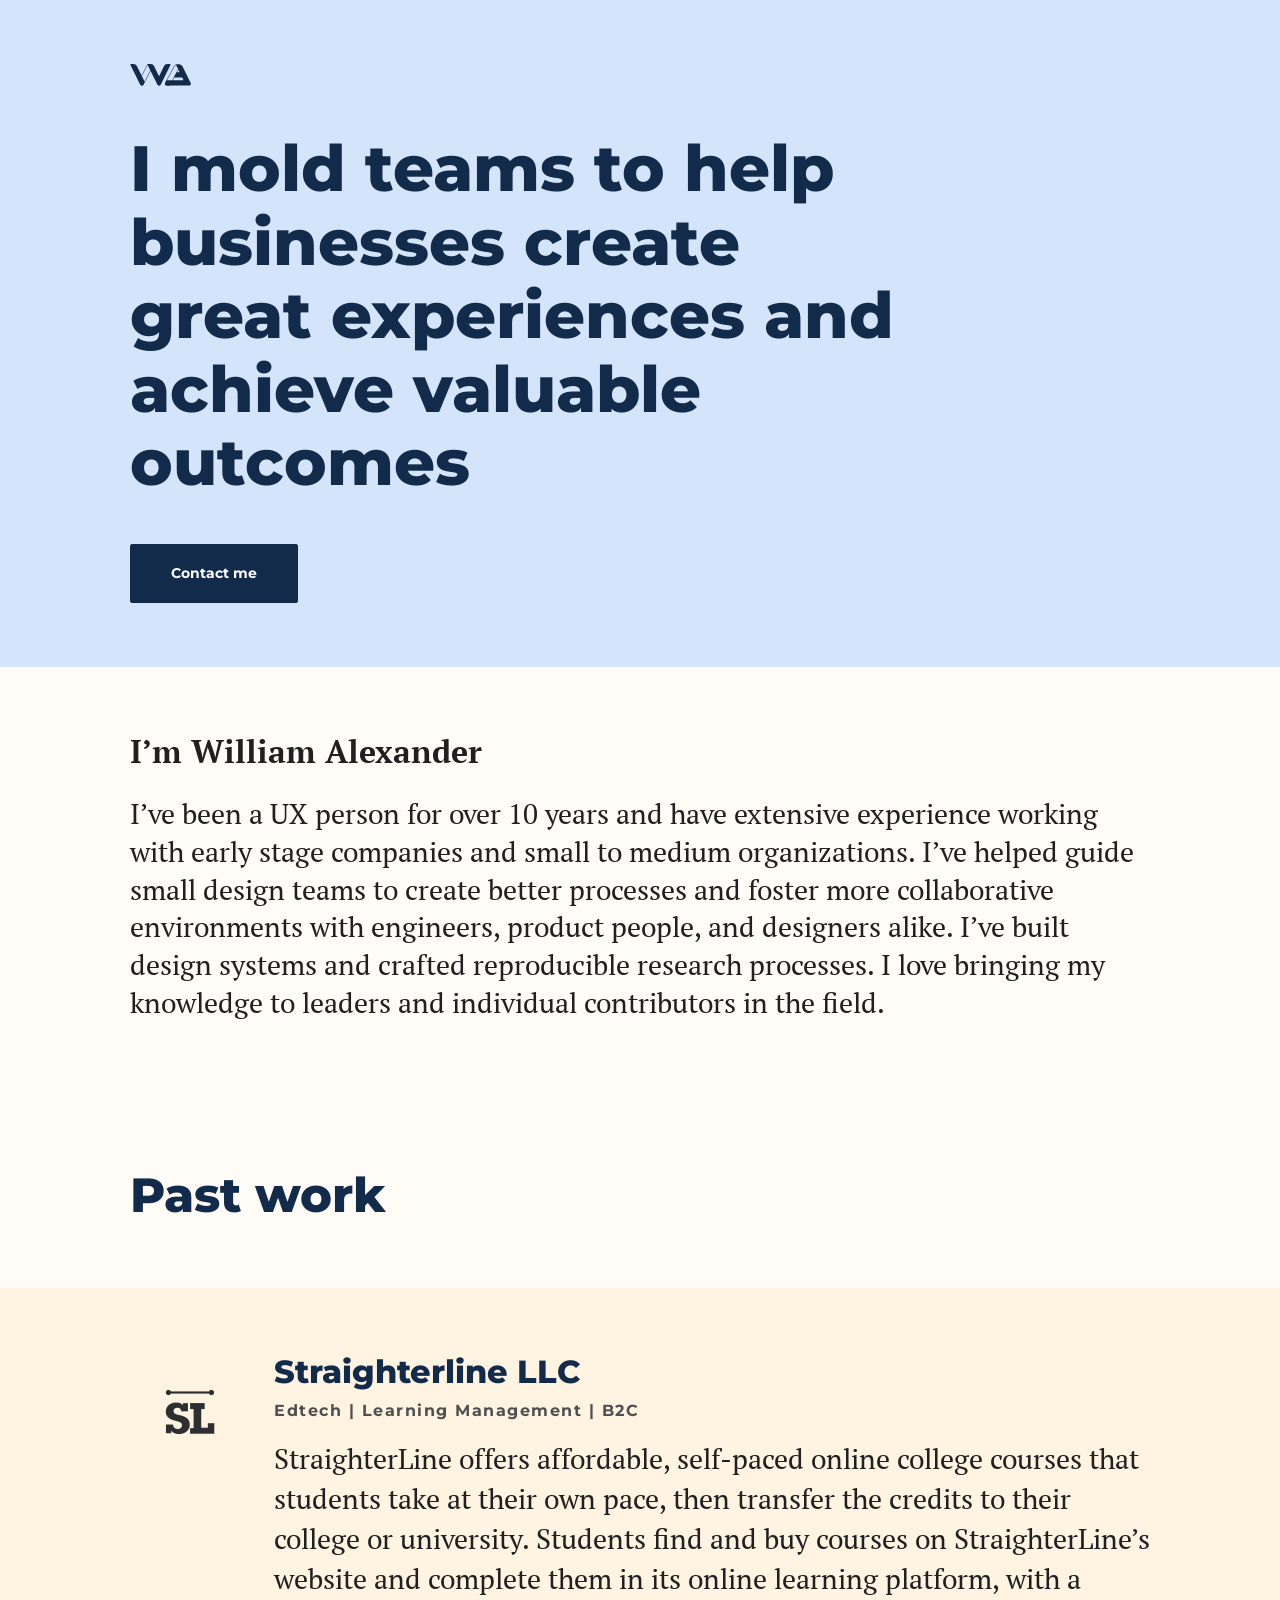
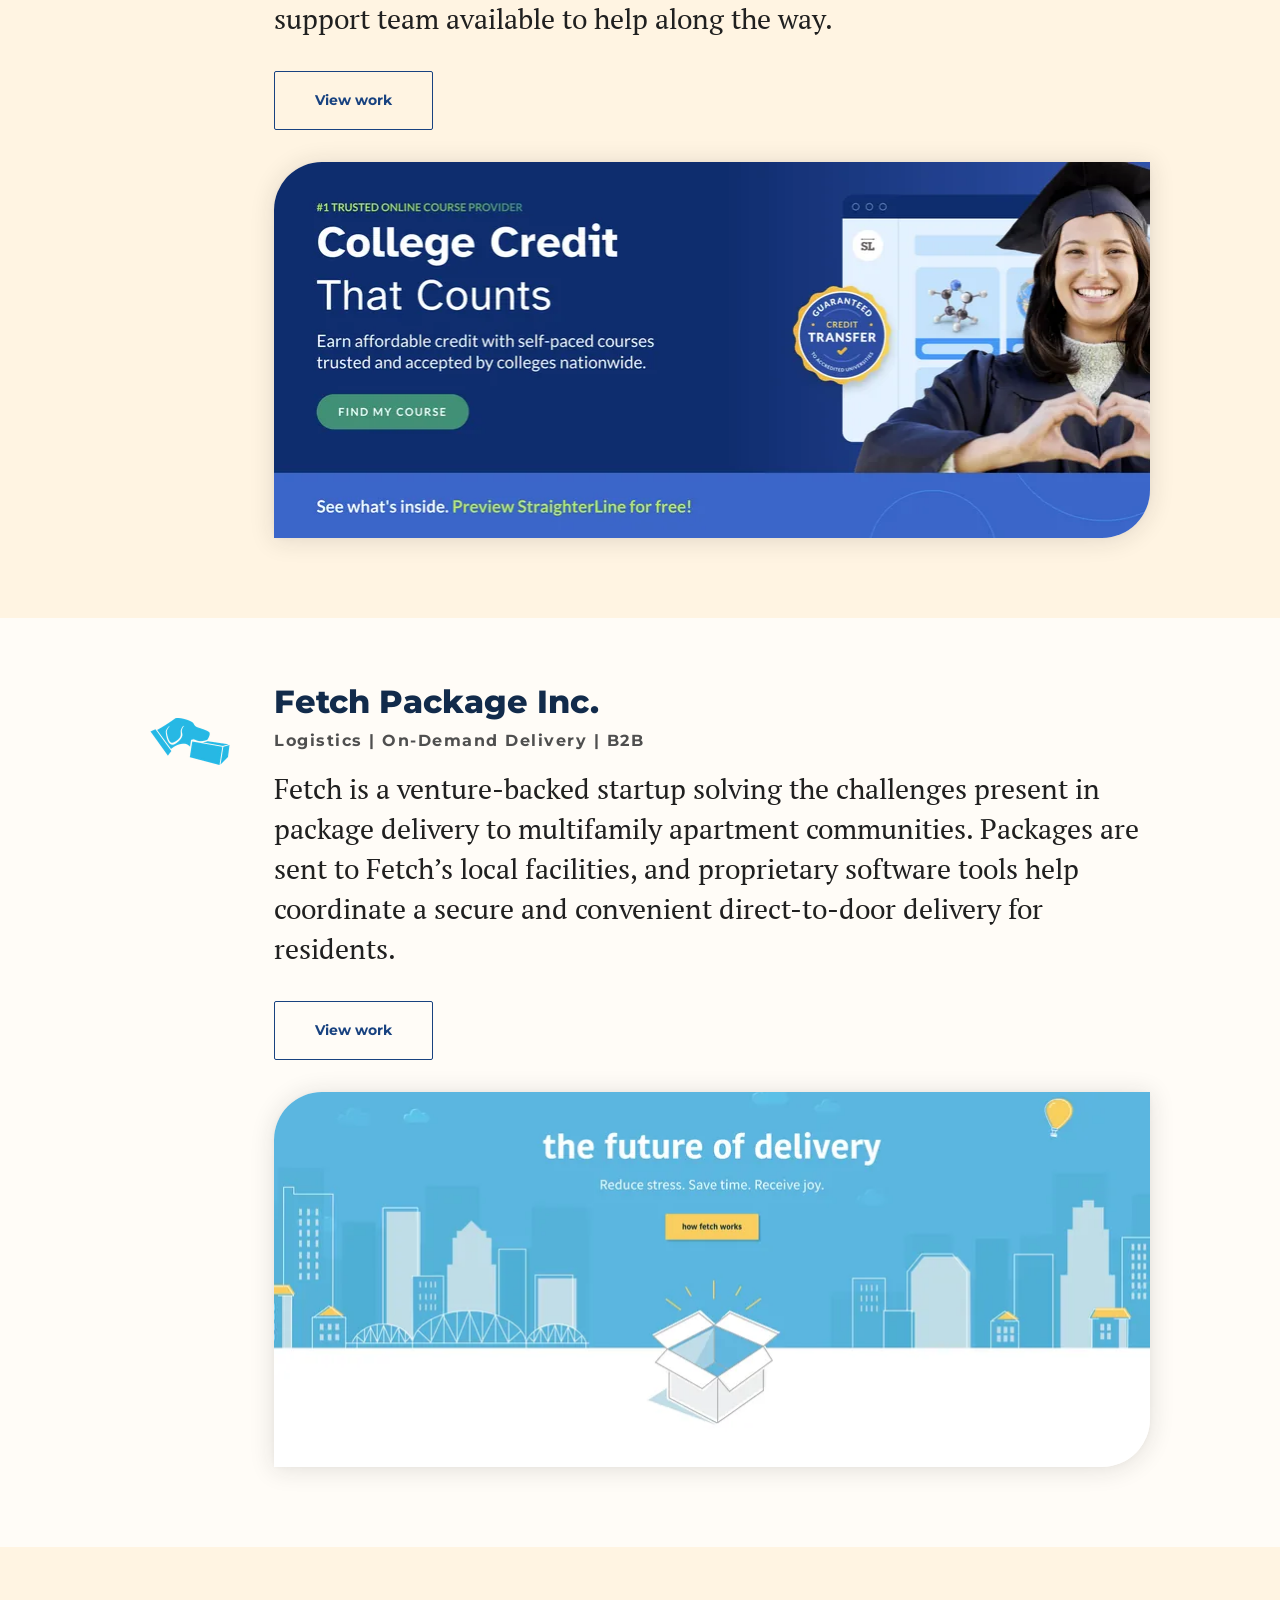
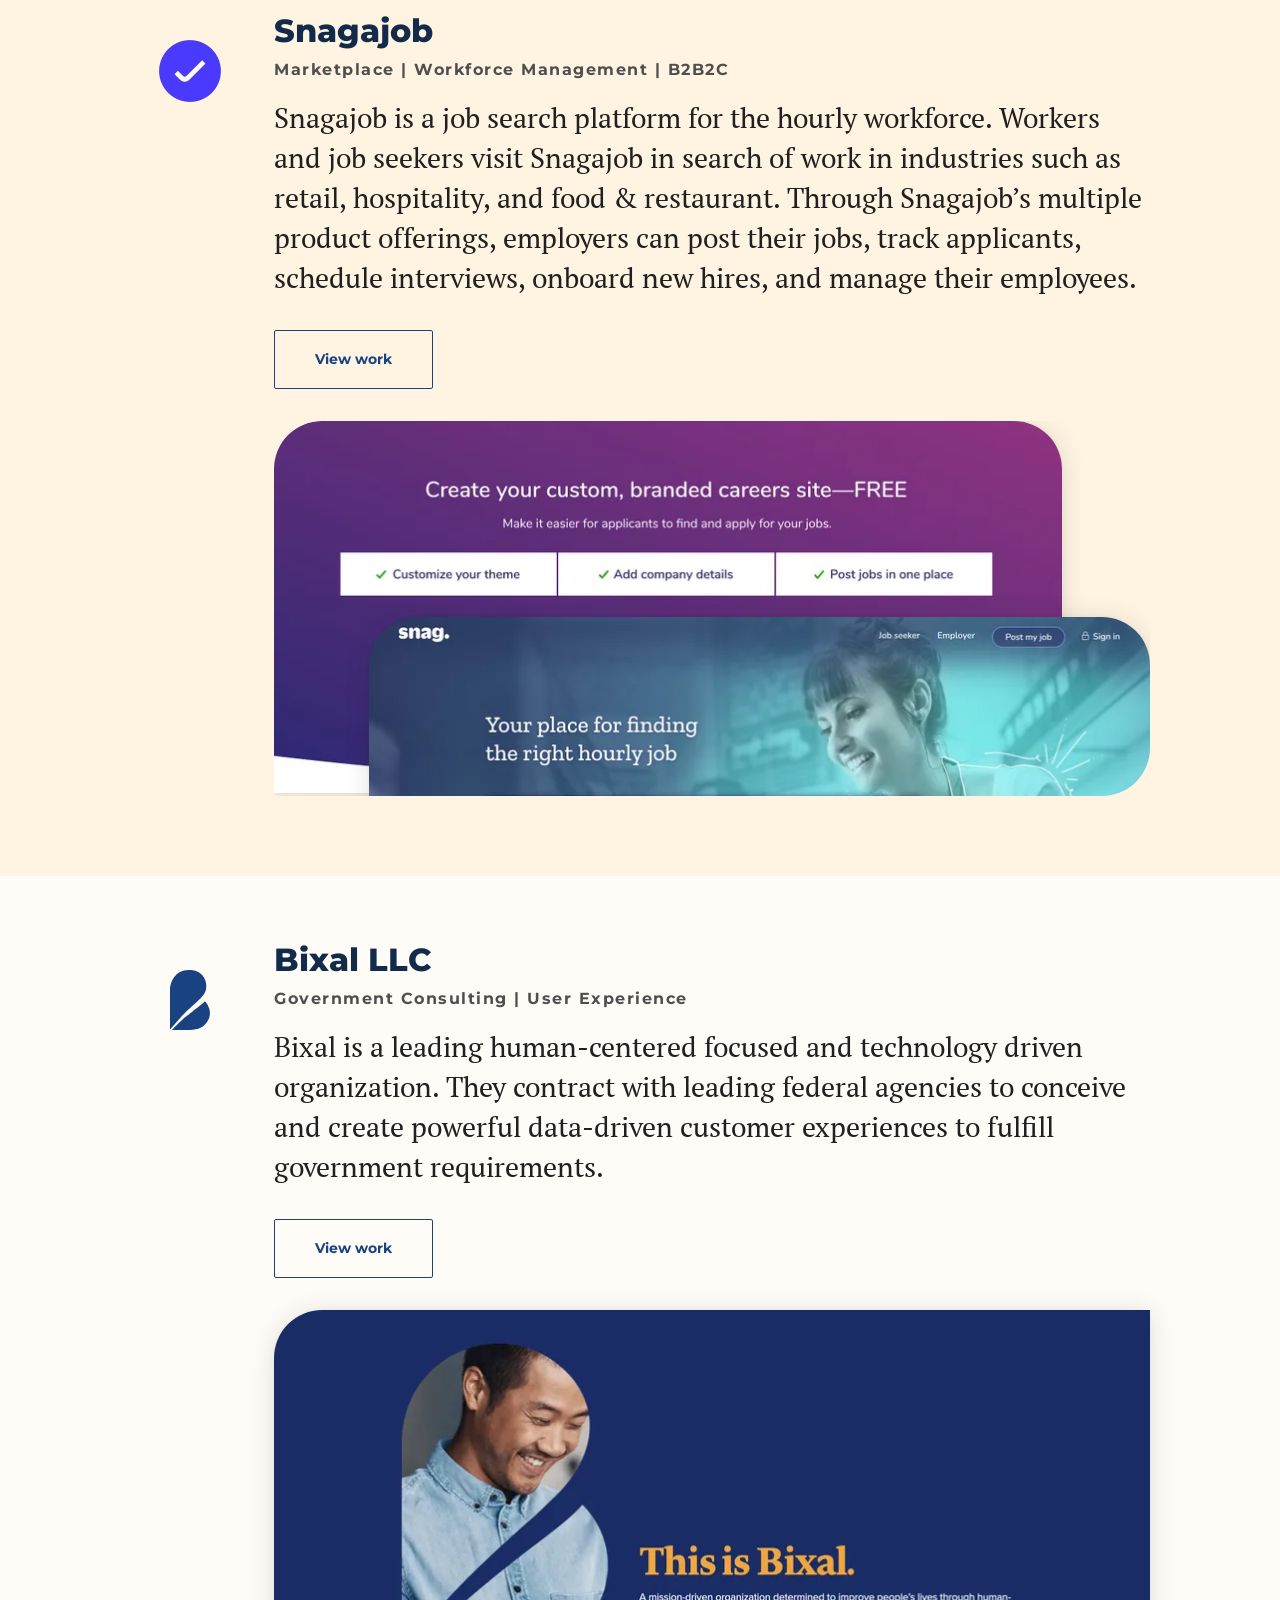
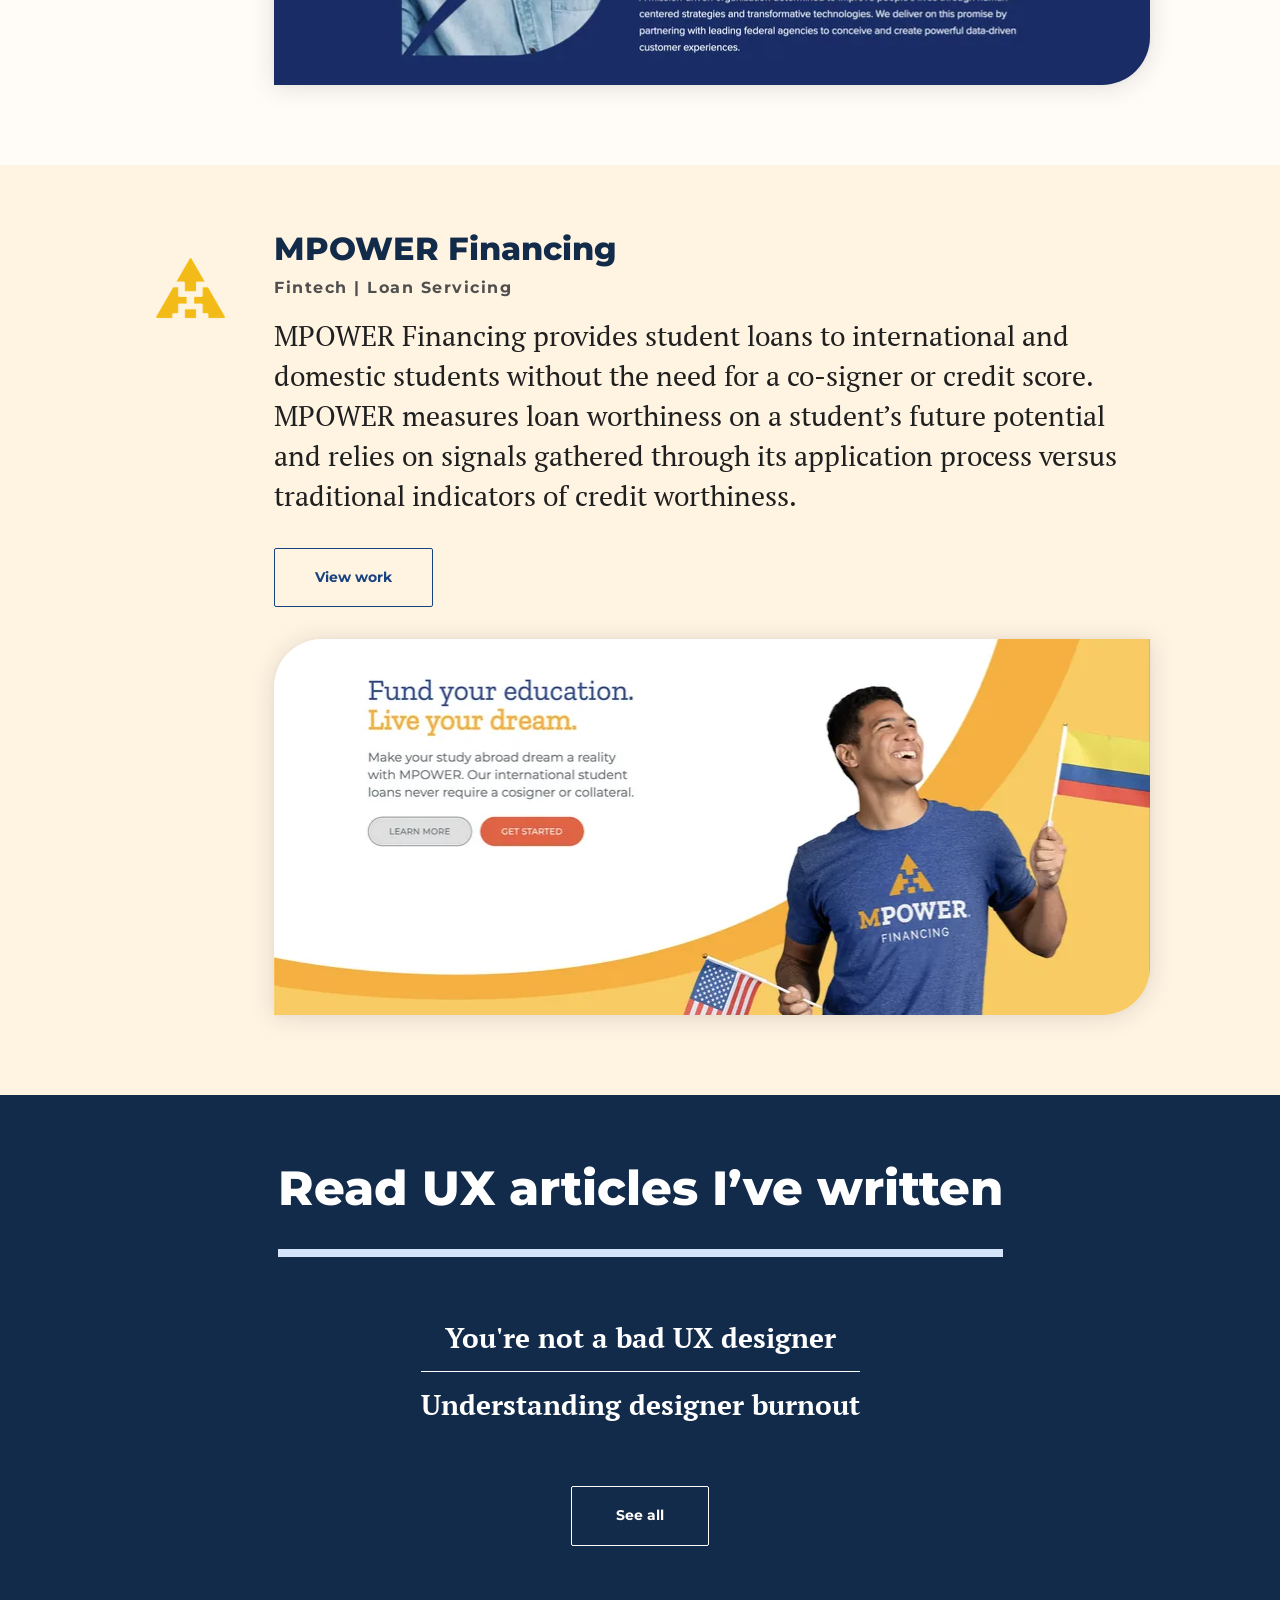
==== index.html @ c3d25a95 "Initial commit of the UX portfolio site. Co-authored-by: Cursor <cursoragent@cursor.com>" ====
<!doctype html>
<html lang="en">
<head>
  <meta charset="utf-8">
  <meta name="viewport" content="width=device-width, initial-scale=1">
  <title>William Alexander's UX services</title>
  <meta name="description" content="I&#x27;m a UX practitioner with 10+ years of experience. I&#x27;ve worked with early stage, and small to medium companies. I provide startup advisement and UX consulting.">
  <meta property="og:type" content="website">
  <meta property="og:site_name" content="William Alexander">
  <meta property="og:title" content="William Alexander&#x27;s UX services">
  <meta property="og:description" content="I&#x27;m a UX practitioner with 10+ years of experience. I&#x27;ve worked with early stage, and small to medium companies. I provide startup advisement and UX consulting.">
  <meta property="og:locale" content="en_US">
  <meta property="og:url" content="https://wa-ux.com/">
  <meta property="og:image" content="https://wa-ux.com/og-image.jpg">
  <meta property="og:image:width" content="1200">
  <meta property="og:image:height" content="630">
  <meta property="og:image:alt" content="WA logo above the headline: I mold teams to help businesses create great experiences and achieve valuable outcomes">
  <meta name="twitter:card" content="summary_large_image">
  <meta name="theme-color" content="#d4e4fb">
  <link rel="canonical" href="https://wa-ux.com/">

  <link rel="icon" href="/favicon.ico" sizes="48x48">
  <link rel="icon" href="/favicon.svg" type="image/svg+xml">
  <link rel="apple-touch-icon" href="/apple-touch-icon.png">
  <link rel="manifest" href="/site.webmanifest">

  <link rel="preconnect" href="https://fonts.googleapis.com">
  <link rel="preconnect" href="https://fonts.gstatic.com" crossorigin>
  <link rel="stylesheet" href="https://fonts.googleapis.com/css2?family=Montserrat:wght@700;800&family=PT+Serif:wght@400;700&display=swap">

  <link rel="stylesheet" href="/css/tokens.css">
  <link rel="stylesheet" href="/css/base.css">
  <link rel="stylesheet" href="/css/components.css">
  <link rel="stylesheet" href="/css/home.css">

  <script type="application/ld+json">{"@context": "https://schema.org", "@graph": [{"@type": "WebSite", "@id": "https://wa-ux.com/#website", "url": "https://wa-ux.com/", "name": "William Alexander", "publisher": {"@id": "https://wa-ux.com/#person"}}, {"@type": "Person", "@id": "https://wa-ux.com/#person", "name": "William Alexander", "url": "https://wa-ux.com/", "sameAs": ["https://www.linkedin.com/in/william-alexander-hernandez-130ab945/", "https://medium.com/@wauxdesigner"]}]}</script>
  <script>document.documentElement.classList.add('js');</script>
</head>
<body class="home">
  <a class="skip-link" href="#main">Skip to content</a>

  <header class="site-header">
    <nav class="site-nav" aria-label="Main">
      <a class="site-nav__logo" href="/" aria-label="William Alexander, home">
        <img src="/assets/icons/wa-logo.svg" alt="WA logo" width="62" height="24">
      </a>
    </nav>
  </header>

  <main id="main">

    <section class="hero" aria-labelledby="hero-title">
      <div class="hero__inner container">
        <div class="hero__intro">
          <h1 class="hero__title" id="hero-title">I mold teams to help businesses create great experiences and achieve valuable outcomes</h1>
        </div>
        <a class="button" href="https://www.linkedin.com/in/william-alexander-hernandez-130ab945/" target="_blank" rel="noopener noreferrer">Contact me</a>
      </div>
    </section>

    <section class="intro" aria-labelledby="intro-title">
      <div class="intro__inner container reveal">
        <h2 class="intro__title" id="intro-title">I’m William Alexander</h2>
        <p class="intro__text">I’ve been a UX person for over 10 years and have extensive experience working with early stage companies and small to medium organizations. I’ve helped guide small design teams to create better processes and foster more collaborative environments with engineers, product people, and designers alike. I’ve built design systems and crafted reproducible research processes. I love bringing my knowledge to leaders and individual contributors in the field.</p>
      </div>
    </section>

    <section class="past-work" aria-labelledby="past-work-title">
      <div class="section-heading">
        <h2 class="container reveal" id="past-work-title">Past work</h2>
      </div>

      <article class="company" aria-labelledby="company-straighterline">
        <div class="company__logo reveal">
          <img src="/assets/images/straighterline-logo.webp" alt="Straighterline logo" width="60" height="60" loading="lazy">
        </div>
        <div class="company__content reveal">
          <div class="company__details">
            <div class="company__name">
              <h3 class="company__title" id="company-straighterline">Straighterline LLC</h3>
              <p class="meta">Edtech | Learning management | B2C</p>
            </div>
            <p class="company__text">StraighterLine offers affordable, self-paced online college courses that students take at their own pace, then transfer the credits to their college or university. Students find and buy courses on StraighterLine’s website and complete them in its online learning platform, with a support team available to help along the way.</p>
          </div>
          <a class="button button--secondary" href="/work/straighterline/">View work</a>
          <div class="company__banner frame frame--banner">
            <img src="/assets/images/straighterline-banner.webp" alt="StraighterLine website banner reading College Credit That Counts, with a graduate in a cap and gown making a heart with their hands" width="878" height="376" loading="lazy">
          </div>
        </div>
      </article>

      <article class="company" aria-labelledby="company-fetch">
        <div class="company__logo reveal">
          <img src="/assets/images/fetch-logo.webp" alt="Fetch Package logo" width="82" height="47" loading="lazy">
        </div>
        <div class="company__content reveal">
          <div class="company__details">
            <div class="company__name">
              <h3 class="company__title" id="company-fetch">Fetch Package Inc.</h3>
              <p class="meta">Logistics | On-demand delivery | B2B</p>
            </div>
            <p class="company__text">Fetch is a venture-backed startup solving the challenges present in package delivery to multifamily apartment communities. Packages are sent to Fetch’s local facilities, and proprietary software tools help coordinate a secure and convenient direct-to-door delivery for residents.</p>
          </div>
          <a class="button button--secondary" href="/work/fetch/">View work</a>
          <div class="company__banner frame frame--banner">
            <img src="/assets/images/fetch-banner.webp" alt="Fetch website banner reading the future of delivery, with an illustrated city skyline and an open package" width="878" height="376" loading="lazy">
          </div>
        </div>
      </article>

      <article class="company" aria-labelledby="company-snagajob">
        <div class="company__logo reveal">
          <img src="/assets/images/snagajob-logo.webp" alt="Snagajob logo" width="62" height="62" loading="lazy">
        </div>
        <div class="company__content reveal">
          <div class="company__details">
            <div class="company__name">
              <h3 class="company__title" id="company-snagajob">Snagajob</h3>
              <p class="meta">Marketplace | Workforce management | B2B2C</p>
            </div>
            <p class="company__text">Snagajob is a job search platform for the hourly workforce. Workers and job seekers visit Snagajob in search of work in industries such as retail, hospitality, and food &amp; restaurant. Through Snagajob’s multiple product offerings, employers can post their jobs, track applicants, schedule interviews, onboard new hires, and manage their employees.</p>
          </div>
          <a class="button button--secondary" href="/work/snagajob/">View work</a>
          <div class="company__banner frame frame--banner frame--stack">
            <div class="frame__stack">
              <div class="frame__layer frame__layer--back">
                <img src="/assets/images/snagajob-banner-back.webp" alt="Snagajob page inviting employers to create a custom, branded careers site for free" width="792" height="374" loading="lazy">
              </div>
              <div class="frame__layer frame__layer--front">
                <img src="/assets/images/snagajob-banner-front.webp" alt="Snagajob careers site with a smiling worker and the line Your place for finding the right hourly job" width="785" height="375" loading="lazy">
              </div>
            </div>
          </div>
        </div>
      </article>

      <article class="company" aria-labelledby="company-bixal">
        <div class="company__logo reveal">
          <img src="/assets/icons/bixal-logo.svg" alt="Bixal logo" width="120" height="120" loading="lazy">
        </div>
        <div class="company__content reveal">
          <div class="company__details">
            <div class="company__name">
              <h3 class="company__title" id="company-bixal">Bixal LLC</h3>
              <p class="meta">Government consulting | User Experience</p>
            </div>
            <p class="company__text">Bixal is a leading human-centered focused and technology driven organization. They contract with leading federal agencies to conceive and create powerful data-driven customer experiences to fulfill government requirements.</p>
          </div>
          <a class="button button--secondary" href="/work/bixal/">View work</a>
          <div class="company__banner frame frame--banner">
            <img src="/assets/images/bixal-banner.webp" alt="Bixal website banner reading This is Bixal, with a smiling man in a denim shirt" width="878" height="376" loading="lazy">
          </div>
        </div>
      </article>

      <article class="company" aria-labelledby="company-mpower">
        <div class="company__logo reveal">
          <img src="/assets/images/mpower-logo.webp" alt="MPOWER Financing logo" width="73" height="69" loading="lazy">
        </div>
        <div class="company__content reveal">
          <div class="company__details">
            <div class="company__name">
              <h3 class="company__title" id="company-mpower">MPOWER Financing</h3>
              <p class="meta">Fintech | Loan servicing</p>
            </div>
            <p class="company__text">MPOWER Financing provides student loans to international and domestic students without the need for a co-signer or credit score. MPOWER measures loan worthiness on a student’s future potential and relies on signals gathered through its application process versus traditional indicators of credit worthiness.</p>
          </div>
          <a class="button button--secondary" href="/work/mpower/">View work</a>
          <div class="company__banner frame frame--banner">
            <img src="/assets/images/mpower-banner.webp" alt="MPOWER website banner reading Fund your education, live your dream, with a smiling student holding two flags" width="878" height="376" loading="lazy">
          </div>
        </div>
      </article>
    </section>

    <section class="articles on-dark" aria-labelledby="articles-title">
      <div class="articles__inner reveal">
        <div class="articles__heading">
          <h2 class="articles__title" id="articles-title">Read UX articles I’ve written</h2>
          <hr class="rule">
        </div>
        <ul class="link-list" role="list">
          <li class="link-list__item"><a class="link-list__link" href="https://medium.com/@wauxdesigner/youre-not-a-bad-ux-designer-you-re-doing-the-wrong-type-of-ux-work-a49d438135d1" target="_blank" rel="noopener noreferrer">You're not a bad UX designer</a></li>
          <li class="link-list__item"><a class="link-list__link" href="https://medium.com/@wauxdesigner/designer-burnout-b89557d48617" target="_blank" rel="noopener noreferrer">Understanding designer burnout</a></li>
        </ul>
        <a class="button button--secondary button--inverse" href="https://medium.com/@wauxdesigner" target="_blank" rel="noopener noreferrer">See all</a>
      </div>
    </section>

  </main>

  <script src="/js/main.js" defer></script>
</body>
</html>
---- css/tokens.css ----
/* ==========================================================================
   Design tokens
   Source: Figma "Design system" file (Website section) plus values measured
   from the "Portfolio website 2.0" design frames where the design system
   has no variable (spacing, radii, sizes, motion).
   This is the only file allowed to contain raw colors, sizes, and spacing.
   ========================================================================== */

:root {
  /* ---- Color: blue scale ------------------------------------------------ */
  --color-blue-25: #f7fafe;   /* Near-white canvas */
  --color-blue-50: #eaf1fd;   /* Soft callouts */
  --color-blue-100: #d4e4fb;  /* Strong callouts & tags */
  --color-blue-700: #184280;  /* Links & primary actions */
  --color-blue-900: #122b4b;  /* Headings & hover */

  /* ---- Color: cream scale ----------------------------------------------- */
  --color-cream-50: #fffcf7;  /* Quiet canvas */
  --color-cream-100: #fff9ef; /* Subtle surfaces */
  --color-cream-200: #fff4e2; /* Main background */
  --color-cream-300: #f2e2c8; /* Section contrast */
  --color-cream-400: #d9c3a0; /* Decorative lines */

  /* ---- Color: essentials ------------------------------------------------ */
  --color-ink: #202020;       /* Body text */
  --color-muted: #4f4f4f;     /* Secondary text */
  --color-white: #ffffff;     /* Cards & inverse text */

  /* ---- Color: functional ------------------------------------------------ */
  --color-functional-red: #b83232;    /* Error text + message */
  --color-functional-green: #6fcf97;
  --color-functional-yellow: #f2c94c;

  /* ---- Color: used in the site designs but not in the palette ----------- */
  --color-brown-900: #412806;         /* Goals list text in the project component */
  --color-blue-500: #2361be;          /* Second stop of the blue gradients */

  /* ---- Gradients (outside the core palette per the usage guidelines) ---- */
  --gradient-linear-blue: linear-gradient(270deg, var(--color-blue-700) 32%, var(--color-blue-500) 68%);
  --gradient-radial-blue: radial-gradient(circle, var(--color-blue-500) 0%, var(--color-blue-700) 100%);
  --gradient-linear-light: linear-gradient(180deg, rgb(212 228 251 / 0.5) 0%, rgb(212 228 251 / 0.5) 51%, rgb(212 228 251 / 0) 100%);

  /* ---- Color: semantic aliases ------------------------------------------ */
  --color-background: var(--color-cream-200);
  --color-background-quiet: var(--color-cream-50);
  --color-background-contrast: var(--color-cream-300);
  --color-background-hero: var(--color-blue-100);
  --color-background-inverse: var(--color-blue-900);
  --color-text: var(--color-ink);
  --color-text-muted: var(--color-muted);
  --color-text-inverse: var(--color-white);
  --color-heading: var(--color-blue-900);
  --color-link: var(--color-blue-700);
  --color-link-hover: var(--color-blue-900);
  --color-callout: var(--color-blue-50);
  --color-divider: rgb(79 79 79 / 0.18); /* Muted at 18% opacity */
  --color-heading-muted: rgb(18 43 75 / 0.8); /* Blue 900 at 80%, meta label on company pages */
  --color-focus: var(--color-blue-700);
  --color-focus-inverse: var(--color-cream-50);

  /* ---- Typography: families and weights --------------------------------- */
  --font-heading: "Montserrat", "Helvetica Neue", Arial, sans-serif;
  --font-body: "PT Serif", Georgia, "Times New Roman", serif;
  --font-weight-regular: 400;
  --font-weight-bold: 700;
  --font-weight-extrabold: 800;

  /* ---- Typography: Website/Heading -------------------------------------- */
  --font-size-heading-50: 4rem;     /* 64px */
  --font-size-heading-100: 3rem;    /* 48px */
  --font-size-heading-200: 2rem;    /* 32px */
  --font-size-heading-300: 1.5rem;  /* 24px */
  --font-size-heading-400: 1rem;    /* 16px, used in designs, missing from the type frame */
  --line-height-heading: 1.22;      /* Figma "auto" for Montserrat */
  --line-height-display: 1.15;      /* Homepage banner headline */
  --line-height-intro: 1.35;        /* Homepage intro paragraph, matches no Figma text style */

  /* ---- Typography: Website/Body ----------------------------------------- */
  --font-size-body-100: 1.75rem;    /* 28px */
  --line-height-body-100: 2.5rem;   /* 40px */
  --font-size-body-200: 1.3125rem;  /* 21px */
  --line-height-body-200: 2rem;     /* 32px */
  --font-size-body-300: 1.125rem;   /* 18px */
  --line-height-body-300: 1.75rem;  /* 28px */
  --font-size-body-400: 1rem;       /* 16px, Montserrat Bold label */
  --line-height-body-400: 1.5rem;   /* 24px */
  --letter-spacing-body-400: 0.09375em; /* 1.5px at 16px */

  /* ---- Typography: button label (not a named style in Figma) ------------ */
  --font-size-button: 0.875rem;     /* 14px */

  /* ---- Typography: responsive aliases (mobile first) -------------------- */
  --font-size-page-title: var(--font-size-heading-200);
  --font-size-section-title: var(--font-size-heading-200);

  /* ---- Spacing scale (name = px value) ---------------------------------- */
  --space-4: 0.25rem;
  --space-8: 0.5rem;
  --space-12: 0.75rem;
  --space-16: 1rem;
  --space-20: 1.25rem;
  --space-24: 1.5rem;
  --space-28: 1.75rem;
  --space-32: 2rem;
  --space-40: 2.5rem;
  --space-44: 2.75rem;
  --space-48: 3rem;
  --space-64: 4rem;
  --space-72: 4.5rem;
  --space-80: 5rem;
  --space-88: 5.5rem;
  --space-130: 8.125rem;

  /* ---- Layout: responsive gutters (mobile first) ------------------------ */
  --gutter: var(--space-24);        /* Company and project pages */
  --gutter-wide: var(--space-24);   /* Homepage sections */
  /* Side padding that keeps homepage content inside a --width-page column,
     centered. Never smaller than --gutter-wide. The 100% resolves against
     the width of the element that uses this token. */
  --gutter-page: max(var(--gutter-wide), calc((100% - var(--width-page)) / 2 + var(--gutter-wide)));

  /* ---- Layout: widths --------------------------------------------------- */
  --width-max: 90rem;               /* 1440px */
  --width-page: 80.25rem;           /* 1284px: Figma "company" max width, side padding included; every homepage section below the banner uses it */
  --width-content: 75rem;           /* 1200px */
  --width-media: 55rem;             /* 880px */
  --width-hero-title: 49.6875rem;   /* 795px */
  --width-project-title: 28rem;     /* 448px */
  --width-project-problem: 33rem;   /* 528px */
  --width-list-indent: 1.6875rem;   /* 27px */

  /* ---- Sizes ------------------------------------------------------------ */
  --size-logo-width: 3.875rem;      /* 62px */
  --size-logo-height: 1.5rem;       /* 24px */
  --size-button-min-width: 8.625rem;/* 138px */
  --size-company-logo: 7.5rem;      /* 120px */
  --size-company-logo-mark: 3.75rem;/* 60px */
  --size-border: 0.0625rem;         /* 1px */
  --size-rule: 0.5rem;              /* 8px accent rule */

  /* ---- Radii ------------------------------------------------------------ */
  --radius-2: 0.125rem;             /* Buttons */
  --radius-4: 0.25rem;
  --radius-8: 0.5rem;               /* Swatches */
  --radius-12: 0.75rem;             /* Callout */
  --radius-24: 1.5rem;              /* Project image frames */
  --radius-32: 2rem;                /* Snagajob phone screenshots */
  --radius-48: 3rem;                /* Company banner */

  /* ---- Shadows: "bw - level 1" to "bw - level 4" ------------------------ */
  --shadow-1: 0 0.125rem 1rem 0 rgb(32 32 32 / 0.08), 0 0 0.25rem 0 rgb(32 32 32 / 0.04);
  --shadow-2: 0 0.125rem 1.5rem 0.0625rem rgb(32 32 32 / 0.12), 0 0 0.25rem 0 rgb(32 32 32 / 0.03);
  --shadow-3: 0 0.25rem 2rem 0.125rem rgb(32 32 32 / 0.16), 0 0 0.25rem 0 rgb(0 0 0 / 0.02);
  --shadow-4: 0 0.375rem 3rem 0.125rem rgb(32 32 32 / 0.24), 0 0 0.25rem 0 rgb(0 0 0 / 0.01);

  /* ---- Motion (not in Figma, added for the site) ------------------------ */
  --duration-fast: 150ms;
  --duration-base: 250ms;
  --duration-slow: 600ms;
  --ease-out: cubic-bezier(0.22, 1, 0.36, 1);
  --reveal-distance: 1rem;

  /* ---- Focus ring (not in Figma, added for the site) -------------------- */
  --focus-width: 0.125rem;
  --focus-offset: 0.1875rem;

  /* ---- Aspect ratios ---------------------------------------------------- */
  --ratio-company-banner: 878 / 376;
  --ratio-stack-canvas: 880 / 575;
  --ratio-device-mobile: 251 / 544;
  --ratio-device-desktop: 880 / 596;
}

/* Breakpoints (custom properties cannot be used in media queries, so the two
   values below are repeated in the other CSS files):
   - Mobile:  up to 639px   (design frame 390px)
   - Tablet:  640px and up  (design frame 880px)
   - Desktop: 1024px and up (design frame 1280px) */

@media (min-width: 40rem) {
  :root {
    --gutter: var(--space-64);
    --gutter-wide: var(--space-64);
    --font-size-page-title: var(--font-size-heading-100);
    --font-size-section-title: var(--font-size-heading-100);
  }
}

@media (min-width: 64rem) {
  :root {
    --gutter: var(--space-88);
    --gutter-wide: var(--space-130);
    --font-size-page-title: var(--font-size-heading-50);
  }
}

@media (prefers-reduced-motion: reduce) {
  :root {
    --duration-fast: 0ms;
    --duration-base: 0ms;
    --duration-slow: 0ms;
    --reveal-distance: 0rem;
  }
}
---- css/base.css ----
/* ==========================================================================
   Base: reset, typography, layout helpers, motion
   Uses tokens only. No raw colors, font sizes, or spacing in this file.
   ========================================================================== */

/* ---- Reset --------------------------------------------------------------- */

*,
*::before,
*::after {
  box-sizing: border-box;
}

html {
  -webkit-text-size-adjust: 100%;
  text-size-adjust: 100%;
  scroll-behavior: smooth;
}

body,
h1,
h2,
h3,
h4,
h5,
h6,
p,
ul,
ol,
figure,
blockquote {
  margin: 0;
}

ul[class],
ol[class] {
  padding: 0;
  list-style: none;
}

img,
svg,
video {
  display: block;
  max-width: 100%;
  height: auto;
}

button,
input,
select,
textarea {
  font: inherit;
  color: inherit;
}

/* ---- Typography ---------------------------------------------------------- */

body {
  min-height: 100vh;
  background-color: var(--color-background);
  color: var(--color-text);
  font-family: var(--font-body);
  font-size: var(--font-size-body-300);
  font-weight: var(--font-weight-regular);
  line-height: var(--line-height-body-300);
  -webkit-font-smoothing: antialiased;
  text-rendering: optimizeLegibility;
}

h1,
h2,
h3,
h4,
h5,
h6 {
  color: var(--color-heading);
  font-family: var(--font-heading);
  font-weight: var(--font-weight-extrabold);
  line-height: var(--line-height-heading);
  overflow-wrap: break-word;
}

h1 { font-size: var(--font-size-page-title); }
h2 { font-size: var(--font-size-section-title); }
h3 { font-size: var(--font-size-heading-200); }
h4 { font-size: var(--font-size-heading-300); }
h5,
h6 { font-size: var(--font-size-heading-400); }

strong,
b {
  font-weight: var(--font-weight-bold);
}

/* Type styles, named after the Figma text styles (Website/…) */

.heading-50,
.heading-100,
.heading-200,
.heading-300,
.heading-400 {
  color: var(--color-heading);
  font-family: var(--font-heading);
  font-weight: var(--font-weight-extrabold);
  line-height: var(--line-height-heading);
}

.heading-50 { font-size: var(--font-size-heading-50); }
.heading-100 { font-size: var(--font-size-heading-100); }
.heading-200 { font-size: var(--font-size-heading-200); }
.heading-300 { font-size: var(--font-size-heading-300); }
.heading-400 { font-size: var(--font-size-heading-400); }

/* Responsive title sizes for any heading level (32 / 48 / 64 and 32 / 48 / 48) */
.heading-page { font-size: var(--font-size-page-title); }
.heading-section { font-size: var(--font-size-section-title); }

.body-100 {
  font-family: var(--font-body);
  font-size: var(--font-size-body-100);
  line-height: var(--line-height-body-100);
}

.body-200 {
  font-family: var(--font-body);
  font-size: var(--font-size-body-200);
  line-height: var(--line-height-body-200);
}

.body-300 {
  font-family: var(--font-body);
  font-size: var(--font-size-body-300);
  line-height: var(--line-height-body-300);
}

.body-300-bold {
  font-family: var(--font-body);
  font-size: var(--font-size-body-300);
  font-weight: var(--font-weight-bold);
  line-height: var(--line-height-body-300);
}

.body-400 {
  color: var(--color-text-muted);
  font-family: var(--font-heading);
  font-size: var(--font-size-body-400);
  font-weight: var(--font-weight-bold);
  line-height: var(--line-height-body-400);
  letter-spacing: var(--letter-spacing-body-400);
  text-transform: capitalize;
}

/* ---- Links and focus ----------------------------------------------------- */

a {
  color: var(--color-link);
  text-decoration-thickness: var(--size-border);
  text-underline-offset: var(--space-4);
  transition: color var(--duration-fast) var(--ease-out);
}

a:hover,
a.is-hover {
  color: var(--color-link-hover);
}

:focus-visible {
  outline: var(--focus-width) solid var(--color-focus);
  outline-offset: var(--focus-offset);
}

.on-dark :focus-visible,
.on-dark:focus-visible {
  outline-color: var(--color-focus-inverse);
}

/* ---- Layout helpers ------------------------------------------------------ */

.container {
  width: 100%;
  max-width: var(--width-max);
  margin-inline: auto;
}

.container--content { max-width: var(--width-content); }
.container--media { max-width: var(--width-media); }

.stack {
  display: flex;
  flex-direction: column;
  gap: var(--stack-gap, var(--space-16));
}

.visually-hidden {
  position: absolute;
  width: var(--size-border);
  height: var(--size-border);
  overflow: hidden;
  clip-path: inset(50%);
  white-space: nowrap;
}

.skip-link {
  position: absolute;
  top: var(--space-8);
  left: var(--space-8);
  z-index: 10;
  padding: var(--space-12) var(--space-16);
  background-color: var(--color-blue-900);
  color: var(--color-white);
  font-family: var(--font-heading);
  font-size: var(--font-size-button);
  font-weight: var(--font-weight-bold);
  border-radius: var(--radius-2);
  transform: translateY(-200%);
  transition: transform var(--duration-fast) var(--ease-out);
}

.skip-link:focus {
  color: var(--color-white);
  transform: translateY(0);
}

/* ---- Motion: scroll reveal ----------------------------------------------- */
/* The "js" class is set in the <head>, so content stays visible without JS. */

.js .reveal {
  opacity: 0;
  transform: translateY(var(--reveal-distance));
  transition:
    opacity var(--duration-slow) var(--ease-out),
    transform var(--duration-slow) var(--ease-out);
}

.js .reveal.is-visible {
  opacity: 1;
  transform: none;
}

/* ---- Motion: page transitions -------------------------------------------- */
/* Cross-fade between pages where the browser supports view transitions. */

@view-transition {
  navigation: auto;
}

::view-transition-old(root),
::view-transition-new(root) {
  animation-duration: var(--duration-base);
  animation-timing-function: var(--ease-out);
}

/* ---- Motion: off for people who ask for reduced motion ------------------- */

@media (prefers-reduced-motion: reduce) {
  html {
    scroll-behavior: auto;
  }

  @view-transition {
    navigation: none;
  }

  *,
  *::before,
  *::after {
    animation: none !important;
    transition: none !important;
  }

  .js .reveal {
    opacity: 1;
    transform: none;
  }
}
---- css/components.css ----
/* ==========================================================================
   Components
   Built from the components in the "Portfolio website 2.0" Figma file.
   Uses tokens only. No raw colors, font sizes, or spacing in this file.
   Breakpoints: 40rem (tablet) and 64rem (desktop), see tokens.css.
   The .is-hover and .is-focus classes exist only so the design system page
   can show those states side by side.
   ========================================================================== */

/* ---- Button -------------------------------------------------------------- */
/* Figma: Button, type = primary | secondary, state = Default | Inverse */

.button {
  display: inline-flex;
  align-items: center;
  justify-content: center;
  min-width: var(--size-button-min-width);
  padding: var(--space-20) var(--space-40);
  border: var(--size-border) solid var(--color-blue-900);
  border-radius: var(--radius-2);
  background-color: var(--color-blue-900);
  color: var(--color-white);
  font-family: var(--font-heading);
  font-size: var(--font-size-button);
  font-weight: var(--font-weight-bold);
  line-height: var(--line-height-heading);
  text-align: center;
  text-decoration: none;
  white-space: nowrap;
  cursor: pointer;
  transition:
    background-color var(--duration-fast) var(--ease-out),
    border-color var(--duration-fast) var(--ease-out),
    color var(--duration-fast) var(--ease-out),
    transform var(--duration-fast) var(--ease-out);
}

.button:hover,
.button.is-hover {
  border-color: var(--color-blue-700);
  background-color: var(--color-blue-700);
  color: var(--color-white);
}

.button:active {
  transform: translateY(var(--size-border));
}

.button.is-focus {
  outline: var(--focus-width) solid var(--color-focus);
  outline-offset: var(--focus-offset);
}

.button--secondary {
  border-color: var(--color-blue-700);
  background-color: transparent;
  color: var(--color-blue-700);
}

.button--secondary:hover,
.button--secondary.is-hover {
  border-color: var(--color-blue-700);
  background-color: var(--color-blue-700);
  color: var(--color-white);
}

.button--inverse {
  border-color: var(--color-cream-200);
  background-color: var(--color-cream-200);
  color: var(--color-blue-900);
}

.button--inverse:hover,
.button--inverse.is-hover {
  border-color: var(--color-white);
  background-color: var(--color-white);
  color: var(--color-blue-900);
}

.button--inverse.is-focus {
  outline-color: var(--color-focus-inverse);
}

.button--secondary.button--inverse {
  border-color: var(--color-cream-50);
  background-color: transparent;
  color: var(--color-cream-50);
}

.button--secondary.button--inverse:hover,
.button--secondary.button--inverse.is-hover {
  border-color: var(--color-cream-50);
  background-color: var(--color-cream-50);
  color: var(--color-blue-900);
}

/* ---- Navigation ---------------------------------------------------------- */
/* Figma: nav (logo + menu items) and header nav (nav with page padding) */

.site-header {
  padding: var(--space-40) var(--gutter);
  background-color: var(--color-background-quiet);
}

.site-nav {
  display: flex;
  align-items: center;
  justify-content: space-between;
  gap: var(--space-24);
  width: 100%;
  max-width: var(--width-max);
  margin-inline: auto;
}

.site-nav__logo {
  display: block;
  flex-shrink: 0;
  transition: opacity var(--duration-fast) var(--ease-out);
}

.site-nav__logo:hover {
  opacity: 0.7;
}

.site-nav__logo img {
  width: var(--size-logo-width);
  height: var(--size-logo-height);
}

.site-nav__menu {
  display: flex;
  flex-wrap: wrap;
  justify-content: flex-end;
  gap: var(--space-24);
}

.site-nav__link {
  color: var(--color-blue-900);
  font-family: var(--font-heading);
  font-size: var(--font-size-button);
  font-weight: var(--font-weight-bold);
  line-height: var(--line-height-heading);
  text-decoration: none;
  background-image: linear-gradient(currentColor, currentColor);
  background-repeat: no-repeat;
  background-position: 0 100%;
  background-size: 0 var(--size-border);
  padding-block: var(--space-4);
  transition:
    background-size var(--duration-base) var(--ease-out),
    color var(--duration-fast) var(--ease-out);
}

.site-nav__link:hover,
.site-nav__link.is-hover,
.site-nav__link[aria-current="page"] {
  color: var(--color-blue-700);
  background-size: 100% var(--size-border);
}

/* ---- Footer navigation --------------------------------------------------- */
/* Figma: footer nav */

.site-footer {
  padding: var(--space-48) var(--gutter);
  background-color: var(--color-background-quiet);
}

.site-footer__nav {
  display: flex;
  flex-wrap: wrap;
  align-items: flex-start;
  justify-content: space-between;
  gap: var(--space-16);
  width: 100%;
  max-width: var(--width-max);
  margin-inline: auto;
}

/* ---- Meta label ---------------------------------------------------------- */
/* Figma: Website/Body/400, "Industry | Service | Userbase" */

.meta {
  color: var(--color-text-muted);
  font-family: var(--font-heading);
  font-size: var(--font-size-body-400);
  font-weight: var(--font-weight-bold);
  line-height: var(--line-height-body-400);
  letter-spacing: var(--letter-spacing-body-400);
  text-transform: capitalize;
}

/* ---- Divider ------------------------------------------------------------- */

.divider {
  width: 100%;
  height: var(--size-border);
  margin: 0;
  border: 0;
  background-color: var(--color-divider);
}

/* ---- Snippet ------------------------------------------------------------- */
/* Figma: snippet */

.snippet {
  padding: var(--space-24) var(--space-28);
  background-color: var(--color-callout);
  color: var(--color-text);
  font-size: var(--font-size-body-300);
  line-height: var(--line-height-body-300);
}

.snippet__title {
  font-weight: var(--font-weight-bold);
}

/* Figures inside snippet text, shown in Blue / 900 */
.snippet__em {
  color: var(--color-heading);
}

.snippet-list {
  display: grid;
  grid-template-columns: 1fr;
  gap: var(--space-8);
  width: 100%;
}

@media (min-width: 40rem) and (max-width: 63.99rem) {
  .snippet-list {
    grid-template-columns: 1fr 1fr;
  }
}

/* ---- Callout ------------------------------------------------------------- */
/* Figma: usage guidelines panel in the color system frame */

.callout {
  display: flex;
  flex-direction: column;
  gap: var(--space-16);
  padding: var(--space-24);
  border-radius: var(--radius-12);
  background-color: var(--color-callout);
  color: var(--color-text-muted);
  font-size: var(--font-size-body-200);
  line-height: var(--line-height-body-200);
}

.callout__title {
  color: var(--color-heading);
  font-size: var(--font-size-heading-300);
}

/* ---- Goals list ---------------------------------------------------------- */
/* Figma: goals panel inside the project component */

.goals {
  padding: var(--space-16);
  background-color: var(--color-background-contrast);
  color: var(--color-text);
}

.goals ul {
  margin: 0;
  padding-left: var(--width-list-indent);
  list-style: disc;
}

/* ---- Image frames -------------------------------------------------------- */
/* Figma: banner slot in company, mobile image and desktop image in project */

.frame {
  overflow: hidden;
  box-shadow: var(--shadow-2);
}

.frame img {
  width: 100%;
  height: auto;
  object-fit: cover;
  object-position: top center;
}

.frame--banner {
  border-radius: var(--radius-48) 0 var(--radius-48) 0;
}

.frame--banner img {
  aspect-ratio: var(--ratio-company-banner);
}

.frame--mobile,
.frame--desktop,
.frame--shot {
  border-radius: var(--radius-24) var(--radius-24) 0 0;
}

/* Screenshot of any height: keeps the image's own proportions */
.frame--shot img {
  height: auto;
}

/* Image that already carries its own rounded cards and shadows (Bixal research) */
.frame--bare {
  border-radius: 0;
  box-shadow: none;
}

/* Larger top corners, used by the Snagajob screenshots (Figma 48 and 32) */
.frame--shot-lg {
  border-radius: var(--radius-48) var(--radius-48) 0 0;
}

.frame--phone {
  border-radius: var(--radius-32) var(--radius-32) 0 0;
}

.frame--phone img {
  aspect-ratio: auto;
}

.frame--mobile img {
  aspect-ratio: var(--ratio-device-mobile);
}

.frame--desktop img {
  aspect-ratio: var(--ratio-device-desktop);
}

/* Stacked banner: two framed screenshots overlapping inside one banner frame.
   Figma: "snagajob banner" (bottom and top layers). Percentages are the
   layer positions measured from the 880 x 575 design canvas. */

.frame--stack {
  position: relative;
  aspect-ratio: var(--ratio-company-banner);
  box-shadow: none; /* the layers carry their own shadows */
}

.frame__stack {
  position: absolute;
  top: 0;
  left: 0;
  width: 100%;
  aspect-ratio: var(--ratio-stack-canvas);
}

.frame__layer {
  position: absolute;
  overflow: hidden;
  border-radius: var(--radius-48) var(--radius-48) 0 0;
  box-shadow: var(--shadow-2);
}

.frame__layer--back {
  top: 0;
  left: -0.06%;
  width: 89.98%;
  height: 65.03%;
}

.frame__layer--front {
  top: 34.22%;
  right: -0.05%;
  width: 89.26%;
  height: 65.18%;
}

.frame--stack img {
  aspect-ratio: auto;
  height: 100%;
  object-fit: cover;
  object-position: top left;
}

/* ---- Company card -------------------------------------------------------- */
/* Figma: company (homepage "Past work" entry) */

.company {
  display: flex;
  flex-direction: column;
  align-items: flex-start;
  gap: var(--space-24);
  padding: var(--space-64) var(--gutter-page) var(--space-80);
  background-color: var(--color-background);
}

.company__logo {
  display: flex;
  flex-shrink: 0;
  align-items: center;
  justify-content: center;
  width: var(--size-company-logo);
  height: var(--size-company-logo);
}

/* Each logo keeps the size set by its width and height attributes. */
.company__logo img {
  max-width: 100%;
  height: auto;
}

.company__content {
  display: flex;
  flex: 1;
  flex-direction: column;
  align-items: flex-start;
  gap: var(--space-32);
  min-width: 0;
  width: 100%;
}

.company__details {
  display: flex;
  flex-direction: column;
  gap: var(--space-16);
  width: 100%;
}

.company__name {
  display: flex;
  flex-direction: column;
  gap: var(--space-8);
}

.company__title {
  font-size: var(--font-size-heading-200);
}

.company__text {
  font-size: var(--font-size-body-200);
  line-height: var(--line-height-body-200);
}

.company__banner {
  width: 100%;
}

@media (min-width: 40rem) {
  .company__text {
    font-size: var(--font-size-body-100);
    line-height: var(--line-height-body-100);
  }
}

@media (min-width: 64rem) {
  .company {
    flex-direction: row;
  }
}

/* ---- Company overview ---------------------------------------------------- */
/* Figma: Company overview, Breakpoint = Desktop | Tablet | Mobile */

.overview {
  display: flex;
  flex-direction: column;
  align-items: center;
  gap: var(--space-28);
  padding: var(--space-48) var(--gutter) var(--space-64);
  background-color: var(--color-background-quiet);
}

.overview > * {
  width: 100%;
  max-width: var(--width-max);
}

.overview__title {
  display: flex;
  flex-direction: column;
  gap: var(--space-16);
}

.overview__body {
  display: flex;
  flex-direction: column;
  gap: var(--space-16);
}

/* Company pages show the meta label in Blue / 900 at 80% */
.overview .meta {
  color: var(--color-heading-muted);
}

.overview__label {
  font-size: var(--font-size-heading-300);
  white-space: nowrap;
}

.overview__content {
  display: flex;
  flex: 1;
  flex-direction: column;
  gap: var(--space-24);
  min-width: 0;
}

.overview__lead {
  font-size: var(--font-size-body-200);
  line-height: var(--line-height-body-200);
}

@media (min-width: 64rem) {
  /* On desktop the meta label sits above the company name. */
  .overview__title {
    flex-direction: column-reverse;
  }

  .overview__title h1,
  .overview__title h3 {
    line-height: var(--line-height-display);
  }

  .overview__body {
    flex-direction: row;
    gap: var(--space-64);
  }
}

/* ---- Project ------------------------------------------------------------- */
/* Figma: project, breakpoint = Desktop | Tablet | Mobile */

.project {
  display: flex;
  flex-direction: column;
  align-items: center;
  gap: var(--space-32);
  padding: var(--space-72) var(--gutter);
  background-color: var(--color-background);
}

.project--quiet {
  background-color: var(--color-background-quiet);
}

/* Some project sections set all text in brown instead of Ink (Figma override) */
.project--brown,
.project--brown .goals {
  color: var(--color-brown-900);
}

.project__overview {
  display: flex;
  flex-direction: column;
  align-items: flex-start;
  gap: var(--space-32);
  width: 100%;
  max-width: var(--width-content);
}

.project__intro {
  display: flex;
  flex-direction: column;
  gap: var(--space-16);
  width: 100%;
}

.project__summary {
  font-size: var(--font-size-body-200);
  line-height: var(--line-height-body-200);
}

.project__brief {
  display: flex;
  flex-direction: column;
  gap: var(--space-32);
  width: 100%;
}

.project__block {
  display: flex;
  flex-direction: column;
  gap: var(--space-12);
  width: 100%;
}

.project__label {
  font-size: var(--font-size-heading-400);
}

.project__images {
  display: flex;
  flex-direction: column;
  gap: var(--space-48);
  width: 100%;
  max-width: var(--width-media);
  padding-top: var(--space-48);
}

.image-set {
  display: flex;
  flex-direction: column;
  gap: var(--space-48);
}

.image-set__title {
  font-size: var(--font-size-heading-300);
}

.image-set__row {
  display: grid;
  grid-template-columns: repeat(3, 1fr);
  gap: var(--space-16);
}

/* Two screenshots side by side */
.image-set__pair {
  display: grid;
  grid-template-columns: repeat(2, 1fr);
  gap: var(--space-16);
  align-items: start;
}

.image-set__row--phones {
  align-items: start;
}

@media (min-width: 40rem) {
  .image-set__row,
  .image-set__pair {
    gap: var(--space-48);
  }
}

@media (min-width: 64rem) {
  .project__intro {
    flex-direction: row;
    gap: var(--space-48);
  }

  .project__title {
    flex-shrink: 0;
    width: var(--width-project-title);
  }

  .project__summary {
    flex: 1;
  }

  .project__brief {
    flex-direction: row;
    gap: var(--space-48);
  }

  .project__brief > .project__block:first-child {
    flex-shrink: 0;
    width: var(--width-project-problem);
  }

  .image-set {
    gap: var(--space-24);
  }

  /* Three phones, 252px wide in the 880px column, spread edge to edge */
  .image-set__row--phones {
    grid-template-columns: repeat(3, 28.64%);
    justify-content: space-between;
  }
}

/* ---- Link list ----------------------------------------------------------- */
/* Figma: links in the homepage "Articles" section (on a dark background) */

.link-list {
  display: flex;
  flex-direction: column;
  align-items: stretch;
  width: fit-content;
  max-width: 100%;
  margin-inline: auto;
  text-align: center;
}

.link-list__item + .link-list__item {
  border-top: var(--size-border) solid var(--color-white);
}

.link-list__link {
  display: block;
  padding: var(--space-16) 0;
  color: var(--color-white);
  font-family: var(--font-body);
  font-size: var(--font-size-body-200);
  font-weight: var(--font-weight-bold);
  line-height: var(--line-height-heading);
  text-decoration: none;
  transition: color var(--duration-fast) var(--ease-out);
}

.link-list__item:first-child .link-list__link {
  padding-top: 0;
}

.link-list__item:last-child .link-list__link {
  padding-bottom: 0;
}

a.link-list__link:hover,
a.link-list__link.is-hover {
  color: var(--color-blue-100);
}

@media (min-width: 40rem) {
  .link-list__link {
    font-size: var(--font-size-body-100);
  }
}

/* ---- Accent rule --------------------------------------------------------- */
/* Figma: bar under the "Articles" heading */

.rule {
  width: 100%;
  height: var(--size-rule);
  margin: 0;
  border: 0;
  background-color: var(--color-blue-100);
}
---- css/home.css ----
/* ==========================================================================
   Homepage only (index.html)
   Uses tokens only. No raw colors, font sizes, or spacing in this file.
   Figma: "Portfolio website 2.0" > Design v2.5 > Homepage (1280px frame).
   The file has no tablet or mobile homepage frame, so those sizes follow the
   tablet and mobile variants of Company overview and Project.
   ========================================================================== */

/* ---- Banner: header and hero share the Blue / 100 surface ----------------- */

.home .site-header {
  padding: var(--space-64) var(--gutter-wide) 0;
  background-color: var(--color-background-hero);
}

.hero {
  padding: var(--space-44) var(--gutter-wide) var(--space-64);
  background-color: var(--color-background-hero);
}

.hero__inner {
  display: flex;
  flex-direction: column;
  align-items: flex-start;
  gap: var(--space-44);
}

.hero__intro {
  display: flex;
  flex-direction: column;
  align-items: flex-start;
  gap: var(--space-32);
}

.hero__title {
  max-width: var(--width-hero-title);
  line-height: var(--line-height-display);
}

/* ---- Intro --------------------------------------------------------------- */

.intro {
  padding: var(--space-64) var(--gutter-page) var(--space-80);
  background-color: var(--color-background-quiet);
}

.intro__inner {
  display: flex;
  flex-direction: column;
  gap: var(--space-24);
}

.intro__title {
  color: var(--color-text);
  font-family: var(--font-body);
  font-size: var(--font-size-heading-300);
  font-weight: var(--font-weight-bold);
  line-height: var(--line-height-body-200);
}

.intro__text {
  font-size: var(--font-size-body-200);
  line-height: var(--line-height-body-200);
}

@media (min-width: 40rem) {
  .intro__title {
    font-size: var(--font-size-heading-200);
    line-height: var(--line-height-body-100);
  }

  .intro__text {
    font-size: var(--font-size-body-100);
    line-height: var(--line-height-intro);
  }
}

/* ---- Past work ----------------------------------------------------------- */

.section-heading {
  padding: 0 var(--gutter-page) var(--space-64);
  background-color: var(--color-background-quiet);
}

@media (min-width: 40rem) {
  .section-heading {
    padding-top: var(--space-64);
  }
}

/* Company cards alternate between Cream / 200 and Cream / 50 */
.past-work > article:nth-of-type(even) {
  background-color: var(--color-background-quiet);
}

/* ---- Articles ------------------------------------------------------------ */

.articles {
  padding: var(--space-64) var(--gutter-page) var(--space-80);
  background-color: var(--color-background-inverse);
  color: var(--color-text-inverse);
}

.articles__inner {
  display: flex;
  flex-direction: column;
  align-items: center;
  gap: var(--space-64);
  width: fit-content;
  max-width: 100%;
  margin-inline: auto;
}

.articles__heading {
  display: flex;
  flex-direction: column;
  gap: var(--space-32);
  width: 100%;
  text-align: center;
}

.articles__title {
  color: var(--color-text-inverse);
}
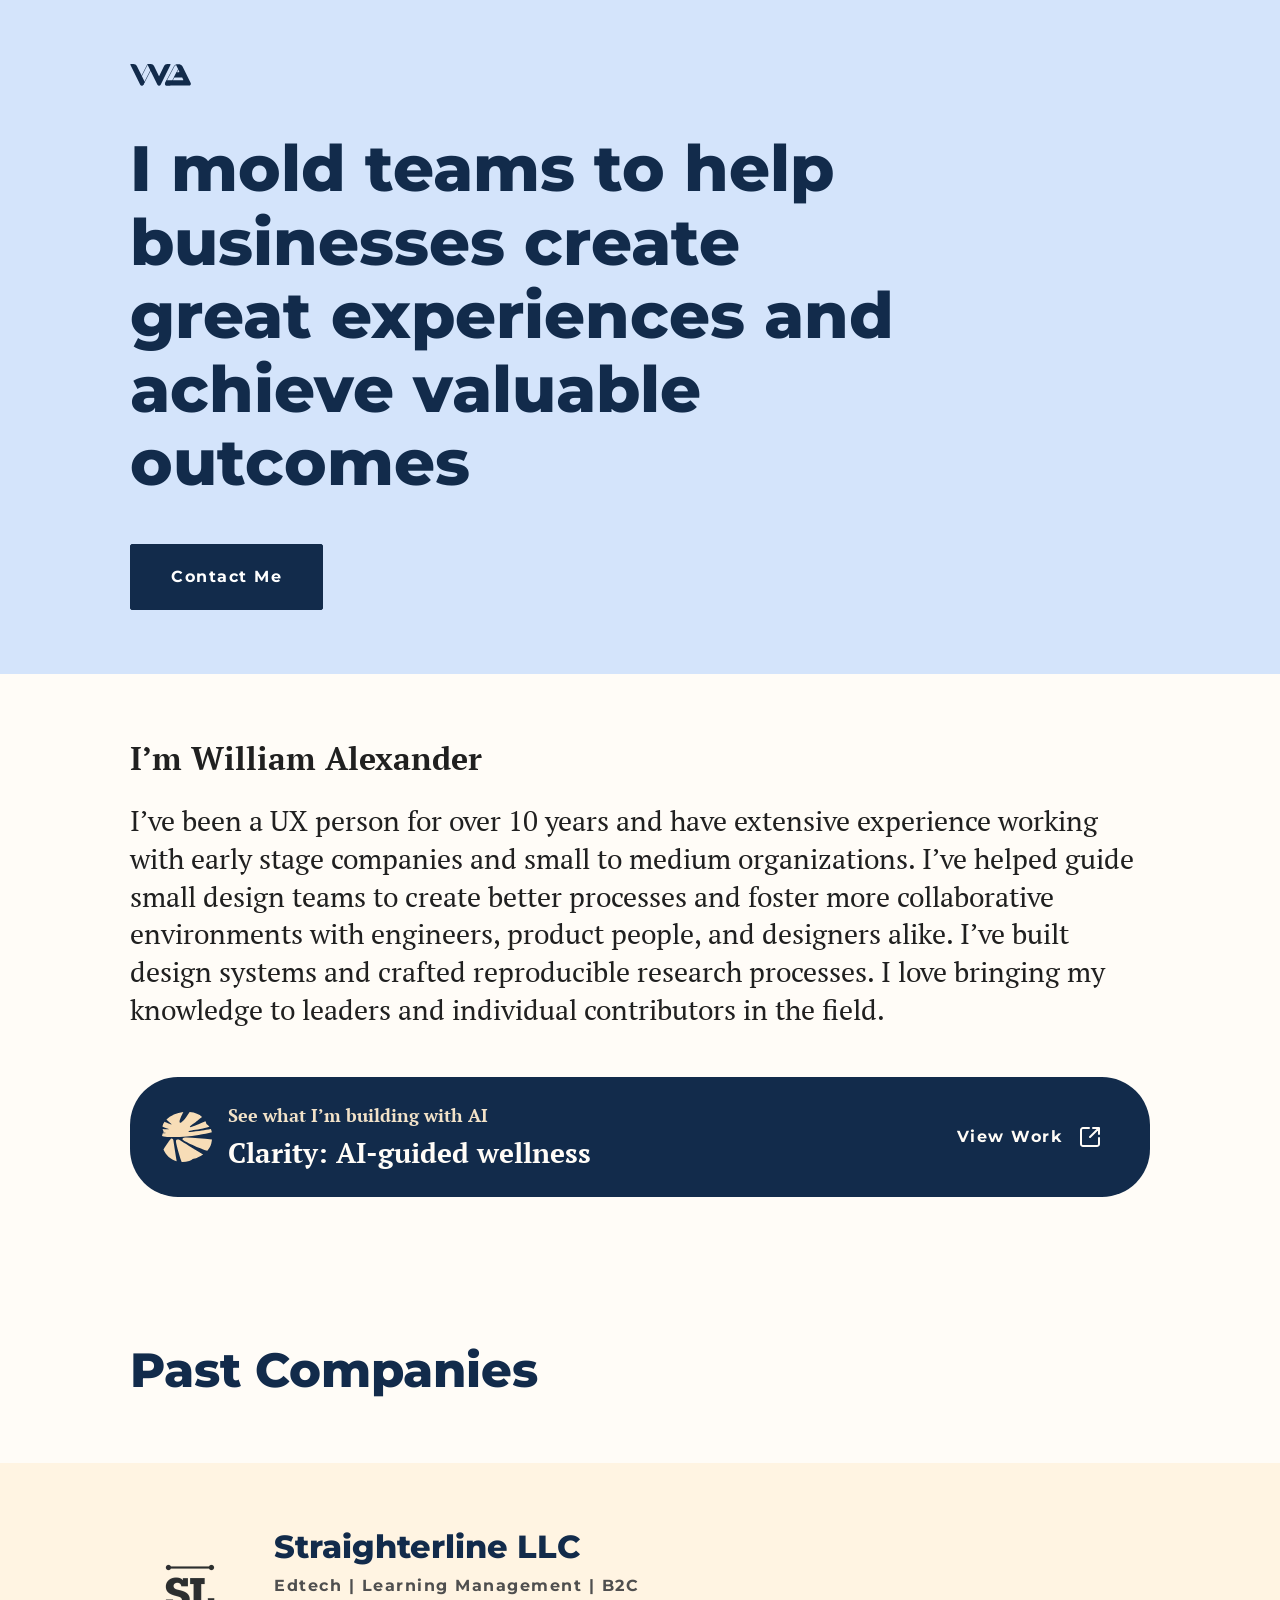
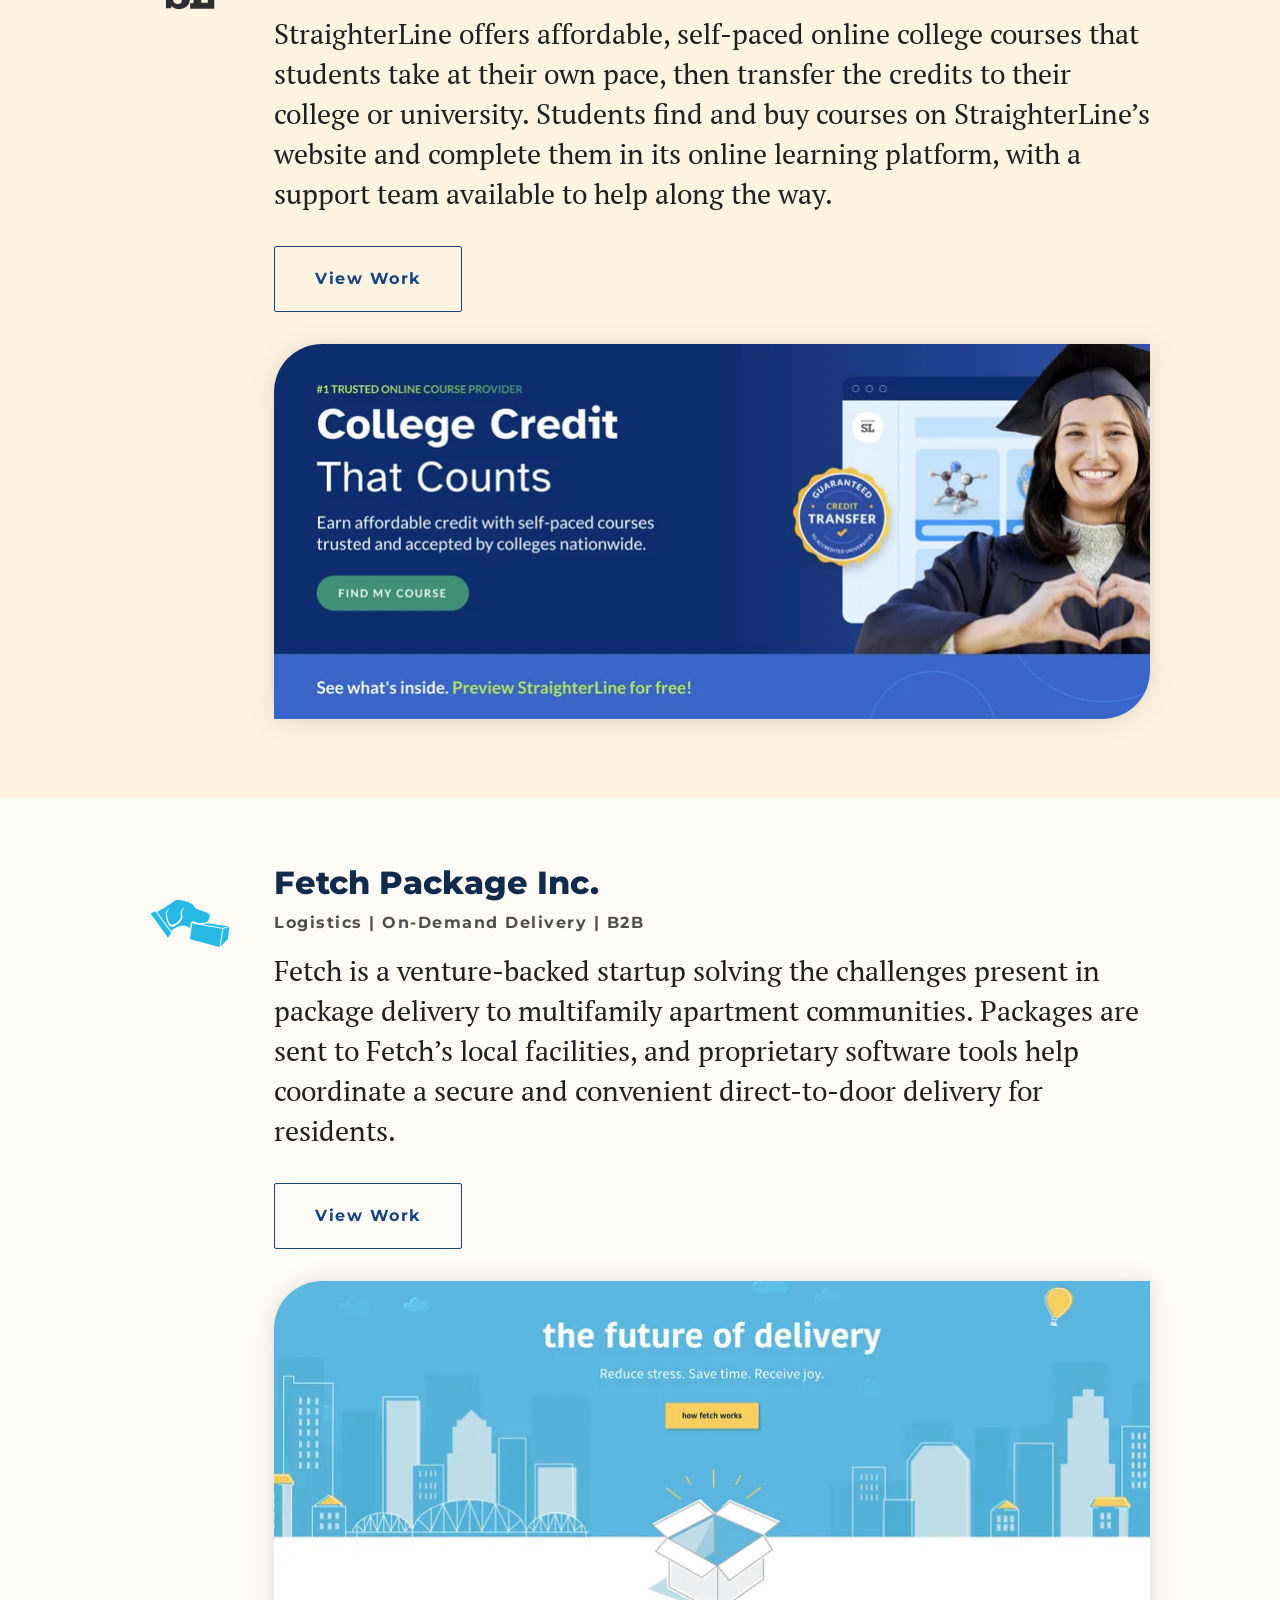
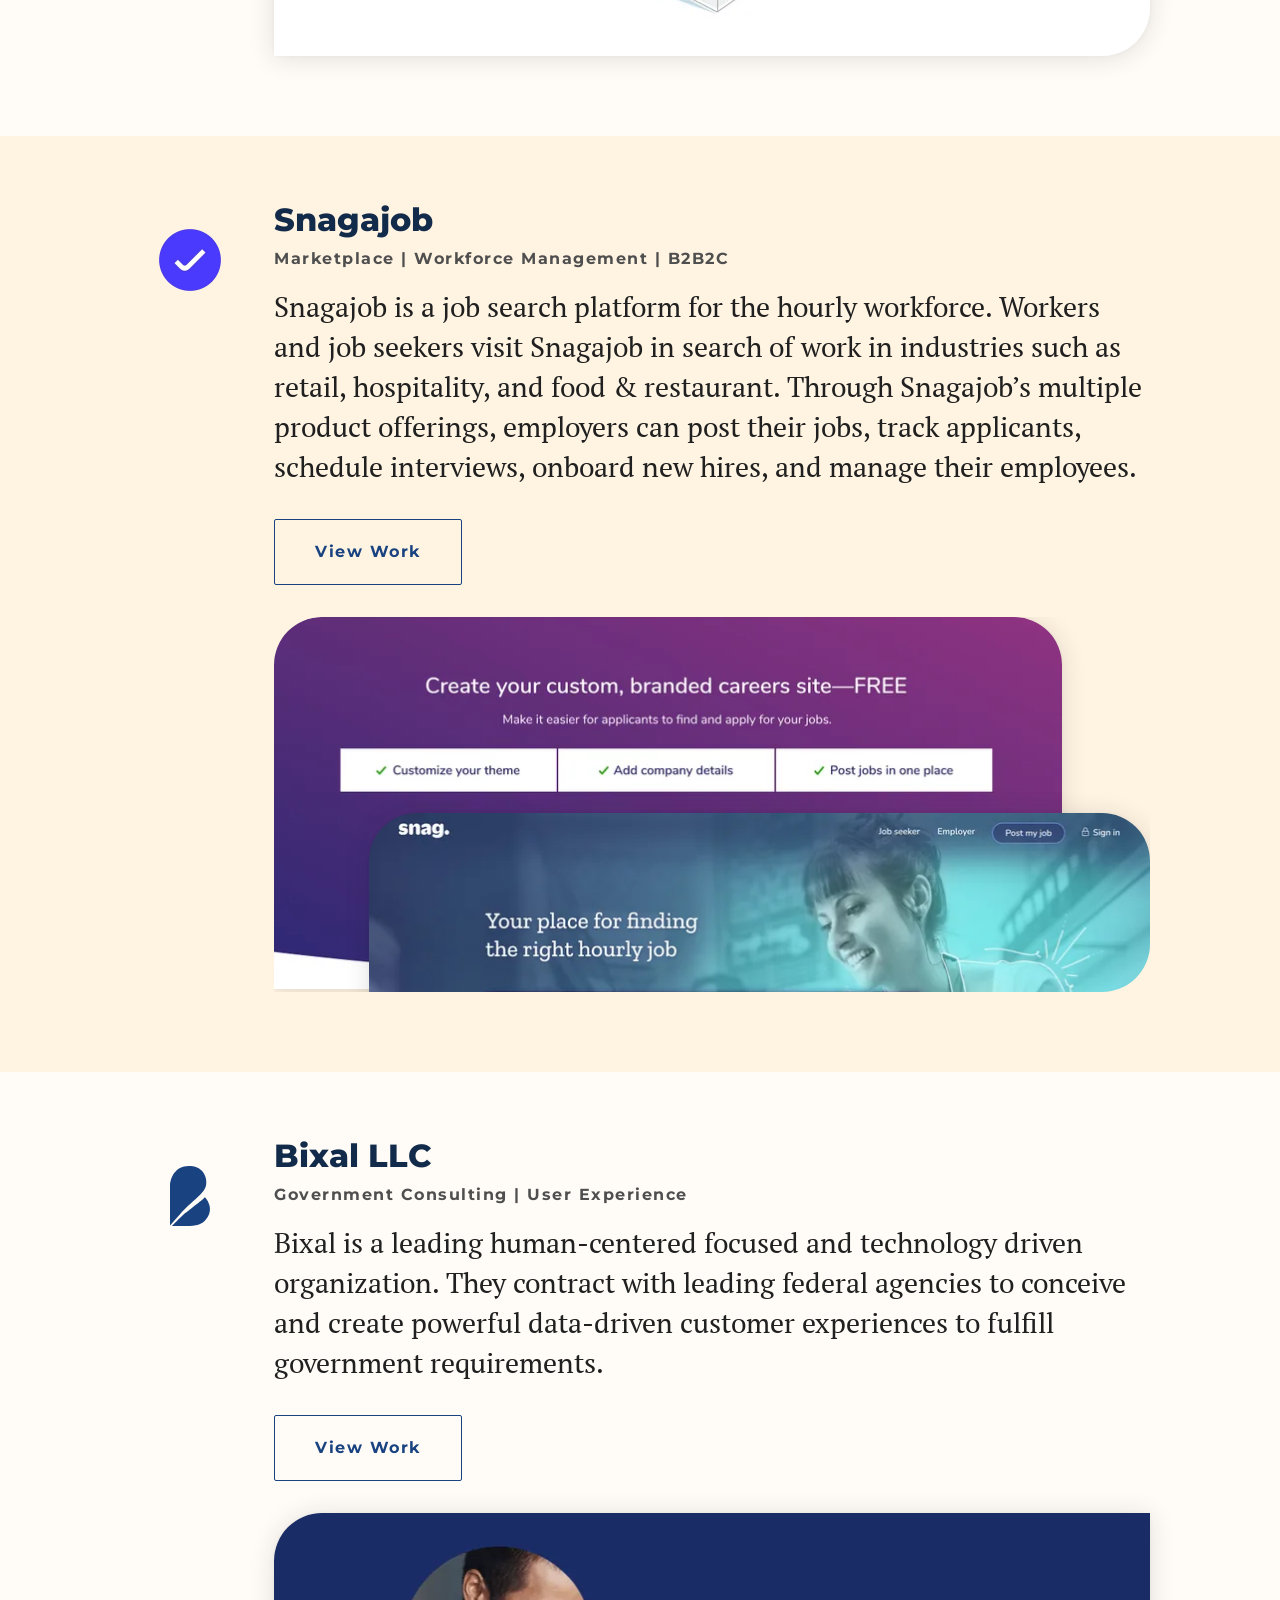
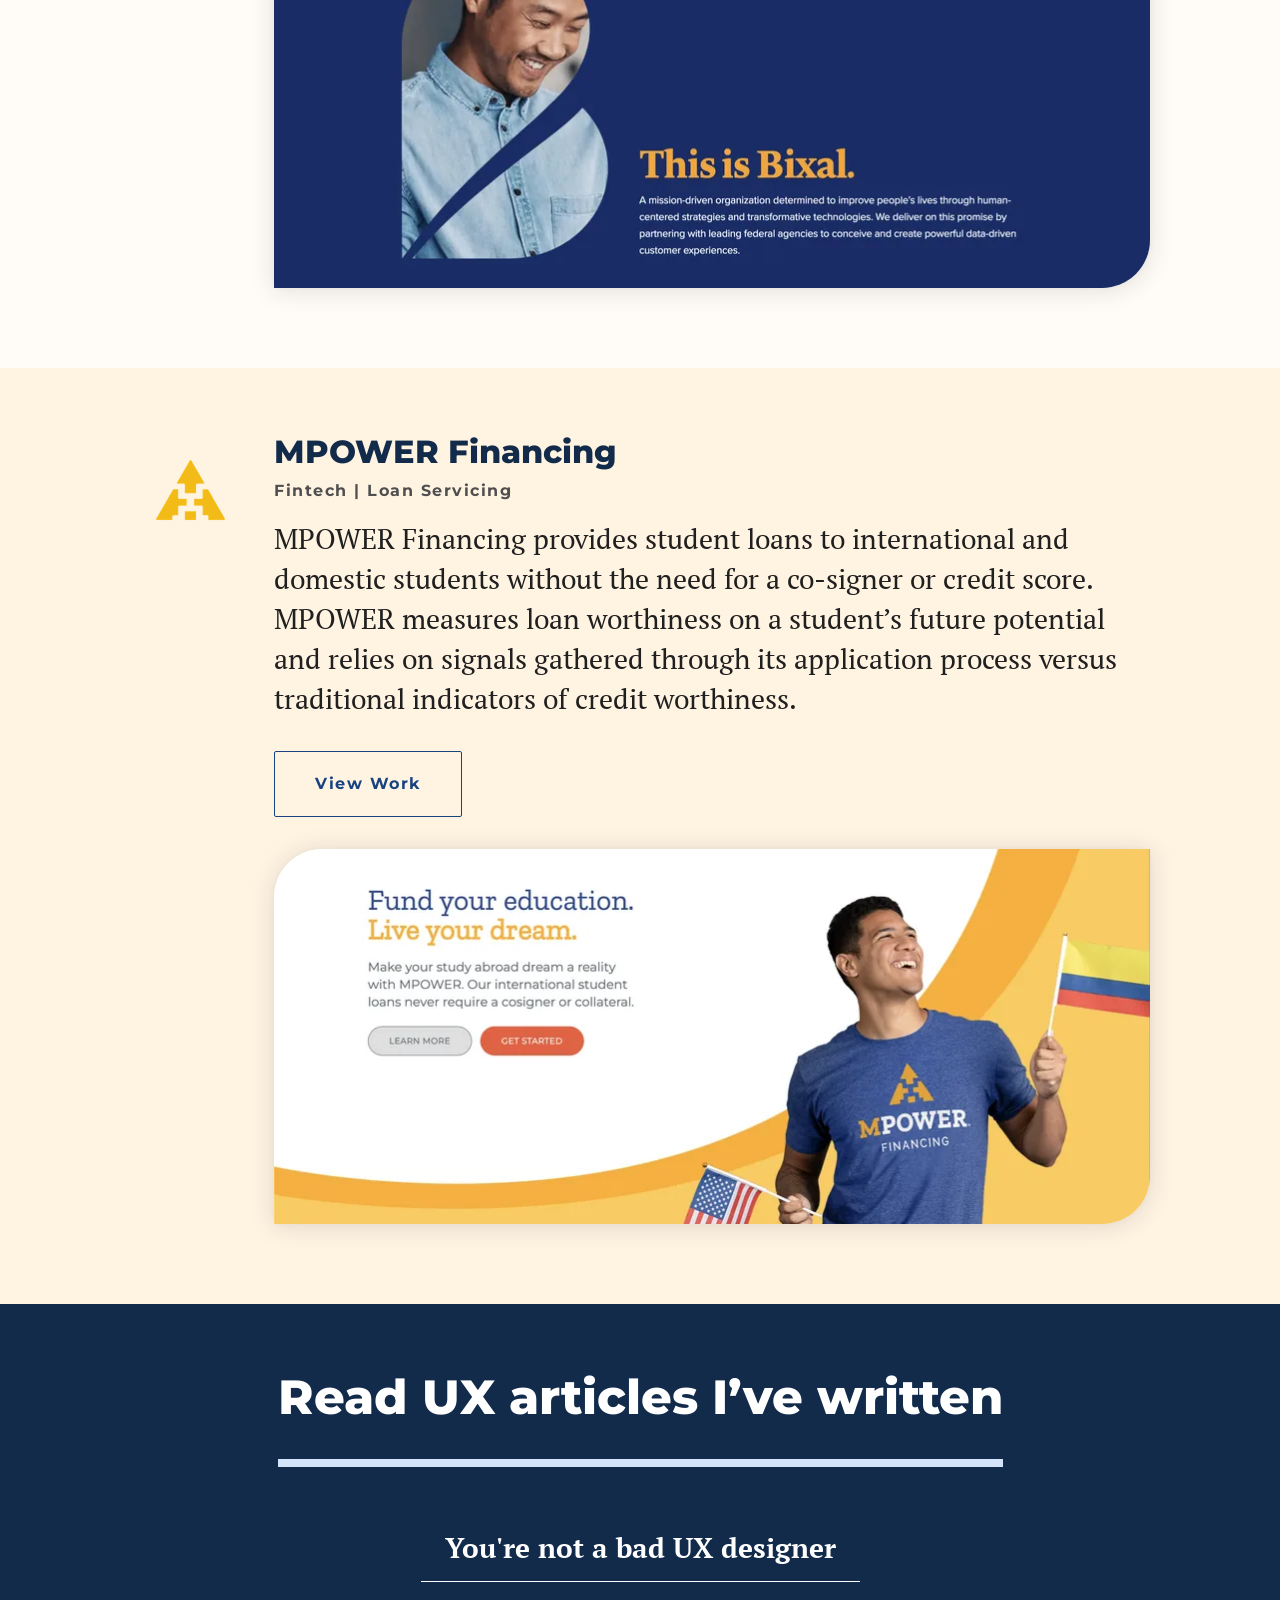
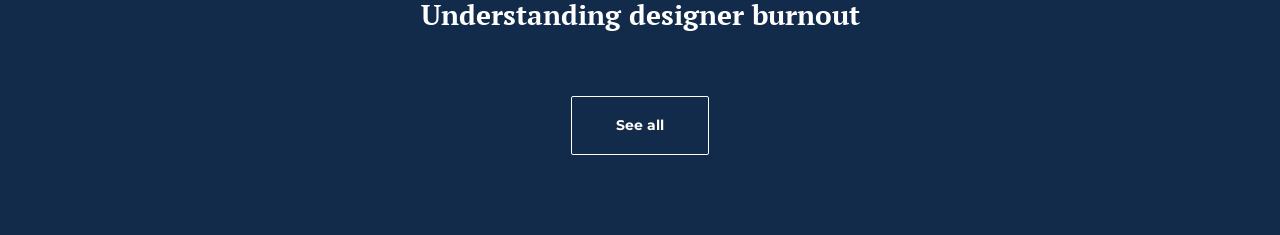
==== commit 4da2eb85: "Add the Clarity project to the homepage. Surface the new redirect, capitalize button labels, and ren" ====
--- a/index.html
+++ b/index.html
@@ -62,12 +62,27 @@
       <div class="intro__inner container reveal">
         <h2 class="intro__title" id="intro-title">I’m William Alexander</h2>
         <p class="intro__text">I’ve been a UX person for over 10 years and have extensive experience working with early stage companies and small to medium organizations. I’ve helped guide small design teams to create better processes and foster more collaborative environments with engineers, product people, and designers alike. I’ve built design systems and crafted reproducible research processes. I love bringing my knowledge to leaders and individual contributors in the field.</p>
+        <div class="clarity-redirect">
+          <a class="clarity" href="https://www.figma.com/proto/Y2KQJMrQ3L7vXY4rNFR13m/William-Alexander-Hernandez---Work-Overview?node-id=4-2&amp;viewport=124%2C-208%2C1&amp;t=jHfXXJJrxgbpoNoU-1&amp;scaling=contain&amp;content-scaling=fixed&amp;page-id=0%3A1&amp;hotspot-hints=0" target="_blank" rel="noopener noreferrer">
+            <img class="clarity__logo" src="/assets/icons/clarity-mark.svg" alt="" width="50" height="50">
+            <span class="clarity__content">
+              <span class="clarity__text">
+                <span class="clarity__eyebrow">See what I’m building with AI</span>
+                <span class="clarity__title">Clarity: AI-guided wellness</span>
+              </span>
+              <span class="clarity__cta">
+                View Work
+                <img src="/assets/icons/icon-external.svg" alt="" width="24" height="24">
+              </span>
+            </span>
+          </a>
+        </div>
       </div>
     </section>
 
     <section class="past-work" aria-labelledby="past-work-title">
       <div class="section-heading">
-        <h2 class="container reveal" id="past-work-title">Past work</h2>
+        <h2 class="container reveal" id="past-work-title">Past Companies</h2>
       </div>
 
       <article class="company" aria-labelledby="company-straighterline">
--- a/css/tokens.css
+++ b/css/tokens.css
@@ -143,8 +143,9 @@
   --radius-4: 0.25rem;
   --radius-8: 0.5rem;               /* Swatches */
   --radius-12: 0.75rem;             /* Callout */
-  --radius-24: 1.5rem;              /* Project image frames */
-  --radius-32: 2rem;                /* Snagajob phone screenshots */
+  --radius-16: 1rem;                /* Project image frames on mobile */
+  --radius-24: 1.5rem;              /* Project image frames on tablet and desktop */
+  --radius-image: var(--radius-16); /* Project image corner, 16 on mobile and 24 from tablet up */
   --radius-48: 3rem;                /* Company banner */
 
   /* ---- Shadows: "bw - level 1" to "bw - level 4" ------------------------ */
@@ -183,6 +184,7 @@
     --gutter-wide: var(--space-64);
     --font-size-page-title: var(--font-size-heading-100);
     --font-size-section-title: var(--font-size-heading-100);
+    --radius-image: var(--radius-24);
   }
 }
 
--- a/css/components.css
+++ b/css/components.css
@@ -8,7 +8,10 @@
    ========================================================================== */
 
 /* ---- Button -------------------------------------------------------------- */
-/* Figma: Button, type = primary | secondary, state = Default | Inverse */
+/* Figma: Button, type = primary | secondary, state = Default | Inverse.
+   Primary and secondary labels use Website/Body/400, so "Contact me"
+   renders as "Contact Me". The inverse secondary label stays the smaller
+   button size (the "See all" instance on the homepage). */
 
 .button {
   display: inline-flex;
@@ -21,10 +24,12 @@
   background-color: var(--color-blue-900);
   color: var(--color-white);
   font-family: var(--font-heading);
-  font-size: var(--font-size-button);
+  font-size: var(--font-size-body-400);
   font-weight: var(--font-weight-bold);
-  line-height: var(--line-height-heading);
+  line-height: var(--line-height-body-400);
+  letter-spacing: var(--letter-spacing-body-400);
   text-align: center;
+  text-transform: capitalize;
   text-decoration: none;
   white-space: nowrap;
   cursor: pointer;
@@ -85,6 +90,10 @@
   border-color: var(--color-cream-50);
   background-color: transparent;
   color: var(--color-cream-50);
+  font-size: var(--font-size-button);
+  line-height: var(--line-height-heading);
+  letter-spacing: 0;
+  text-transform: none;
 }
 
 .button--secondary.button--inverse:hover,
@@ -291,10 +300,12 @@
   aspect-ratio: var(--ratio-company-banner);
 }
 
+/* Project image corners: 24px on tablet and desktop, 16px on mobile (--radius-image) */
 .frame--mobile,
 .frame--desktop,
-.frame--shot {
-  border-radius: var(--radius-24) var(--radius-24) 0 0;
+.frame--shot,
+.frame--phone {
+  border-radius: var(--radius-image) var(--radius-image) 0 0;
 }
 
 /* Screenshot of any height: keeps the image's own proportions */
@@ -308,15 +319,7 @@
   box-shadow: none;
 }
 
-/* Larger top corners, used by the Snagajob screenshots (Figma 48 and 32) */
-.frame--shot-lg {
-  border-radius: var(--radius-48) var(--radius-48) 0 0;
-}
-
-.frame--phone {
-  border-radius: var(--radius-32) var(--radius-32) 0 0;
-}
-
+/* Phone screenshots: any height, three side by side */
 .frame--phone img {
   aspect-ratio: auto;
 }
@@ -375,8 +378,112 @@
   object-position: top left;
 }
 
+/* ---- Clarity redirect ---------------------------------------------------- */
+/* Figma: clarity redirect, breakpoints mobile / tablet / desktop.
+   The whole container is the link. */
+
+.clarity {
+  display: flex;
+  flex-direction: column;
+  align-items: flex-start;
+  justify-content: center;
+  gap: var(--space-16);
+  width: 100%;
+  padding: var(--space-24) var(--space-48) var(--space-24) var(--space-32);
+  border-radius: var(--radius-48);
+  background-color: var(--color-background-inverse);
+  color: var(--color-cream-50);
+  text-decoration: none;
+  transition: background-color var(--duration-fast) var(--ease-out);
+}
+
+.clarity:hover,
+.clarity.is-hover {
+  background-color: var(--color-blue-700);
+  color: var(--color-cream-50);
+}
+
+.clarity:focus-visible {
+  outline-color: var(--color-focus-inverse);
+}
+
+.clarity__logo {
+  flex-shrink: 0;
+}
+
+.clarity__content {
+  display: flex;
+  flex-direction: column;
+  align-items: flex-start;
+  gap: var(--space-16);
+  width: 100%;
+  min-width: 0;
+}
+
+.clarity__text {
+  display: flex;
+  flex-direction: column;
+  gap: var(--space-4);
+  width: 100%;
+  min-width: 0;
+}
+
+.clarity__eyebrow {
+  color: var(--color-cream-300);
+  font-family: var(--font-body);
+  font-size: var(--font-size-body-300);
+  font-weight: var(--font-weight-bold);
+  line-height: var(--line-height-body-300);
+}
+
+.clarity__title {
+  color: var(--color-cream-50);
+  font-family: var(--font-body);
+  font-size: var(--font-size-body-100);
+  font-weight: var(--font-weight-bold);
+  line-height: var(--line-height-body-100);
+}
+
+.clarity__cta {
+  display: flex;
+  flex-shrink: 0;
+  align-items: center;
+  gap: var(--space-16);
+  color: var(--color-cream-50);
+  font-family: var(--font-heading);
+  font-size: var(--font-size-body-400);
+  font-weight: var(--font-weight-bold);
+  line-height: var(--line-height-body-400);
+  letter-spacing: var(--letter-spacing-body-400);
+  text-transform: capitalize;
+  white-space: nowrap;
+}
+
+@media (min-width: 40rem) {
+  .clarity {
+    flex-direction: row;
+    align-items: center;
+  }
+
+  .clarity__content {
+    flex: 1;
+  }
+}
+
+@media (min-width: 64rem) {
+  .clarity__content {
+    flex-direction: row;
+    align-items: center;
+  }
+
+  .clarity__text {
+    flex: 1;
+    width: auto;
+  }
+}
+
 /* ---- Company card -------------------------------------------------------- */
-/* Figma: company (homepage "Past work" entry) */
+/* Figma: company (homepage "Past Companies" entry) */
 
 .company {
   display: flex;
--- a/css/home.css
+++ b/css/home.css
@@ -63,6 +63,11 @@
   line-height: var(--line-height-body-200);
 }
 
+.clarity-redirect {
+  width: 100%;
+  padding-top: var(--space-24);
+}
+
 @media (min-width: 40rem) {
   .intro__title {
     font-size: var(--font-size-heading-200);
@@ -75,7 +80,7 @@
   }
 }
 
-/* ---- Past work ----------------------------------------------------------- */
+/* ---- Past companies ------------------------------------------------------ */
 
 .section-heading {
   padding: 0 var(--gutter-page) var(--space-64);
